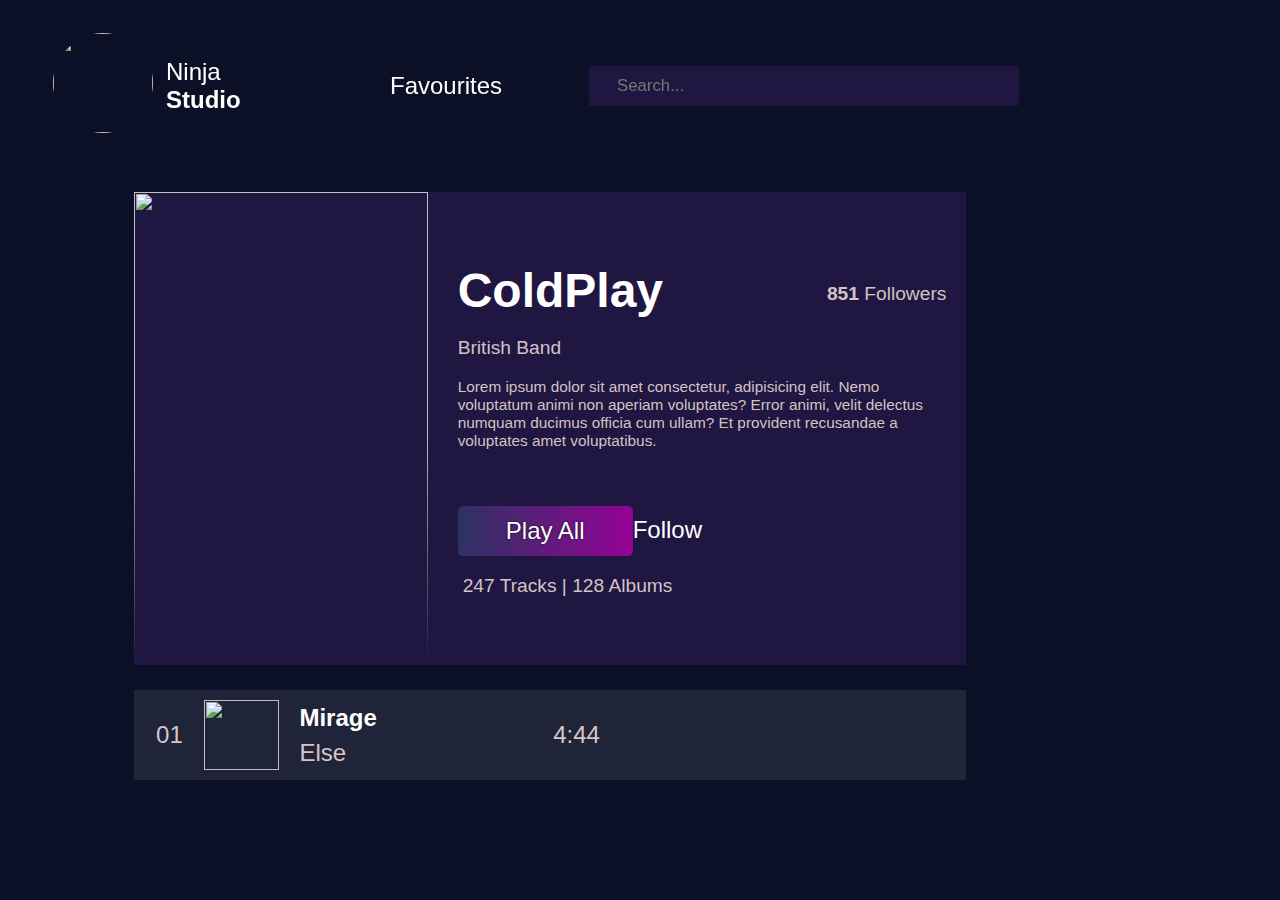
==== second.html @ 1d1affbe "add second screen" ====
<!DOCTYPE html>
<html lang="en">
<head>
    <meta charset="UTF-8">
    <meta name="viewport" content="width=device-width, initial-scale=1.0">
    <title>Petals</title>
    <link rel="stylesheet" href="https://use.fontawesome.com/releases/v5.5.0/css/all.css" integrity="sha384-B4dIYHKNBt8Bc12p+WXckhzcICo0wtJAoU8YZTY5qE0Id1GSseTk6S+L3BlXeVIU" crossorigin="anonymous">
    <link rel="stylesheet" href="style.css">
    <link rel="stylesheet" href="second.css">
</head>
<body>

    <!--NAVBAR-->


    <nav id='navbar'>

        <table >

            <tr>

                <td id='player-logo'>
                    <img src="https://www.pngfind.com/pngs/m/77-774000_band-logo-maker-custom-logos-for-any-type.png" alt="">
                </td>


                <td id='player-name'>
                    Ninja<br><b>Studio</b>
                </td>


                <td id='playlist-name'>
                    Favourites
                </td>


                <td id='search'>

                    <div id='search-bar'>
                        
                        <div id='search-icon'><a href='#search-icon'>
                            <i class="fas fa-search"></i>
                        </a></div>
                       
                        <div>
                            <input type="text" placeholder="Search...">
                        </div>
                       
                        <div id='voice-search'><a href='#voice-search'>
                                <i class="fas fa-microphone"></i>
                        </a></div>

                    </div>

                </td>


                <td id='notification'>

                    <div id='notification-icon'><a>
                        <i class="fas fa-bell"></i>
                    </a></span>

                </td>



                <td id='user-image'>
                    <img src="https://i.pinimg.com/originals/3f/3d/d9/3f3dd9219f7bb1c9617cf4f154b70383.jpg" alt="">
                </td>


            </tr>

        </table>

    </nav>

    <!--NAVBAR ENDS-->


    <main id = 'artist-screen'>

        <section class='artist-details'>

            <div class='img'>
                <img src="https://images-wixmp-ed30a86b8c4ca887773594c2.wixmp.com/f/371999be-0c6f-4f8d-9b7e-b0828890a23d/d93i6d8-8a4ce493-90c4-4853-a603-5c6df3939a4d.jpg?token=eyJ0eXAiOiJKV1QiLCJhbGciOiJIUzI1NiJ9.[base64].5RurFLGuregySGnMCg3FWb6IUM6lXDlzlbUn6jAAaps" alt="">
            </div>
            <div class='intro'>
                <div class='head'>
                <span class='name'>
                    ColdPlay
                </span>
                <span class='followers'>
                   <b>851</b> Followers</span>
                </div>
                <div class='info'>
                    <p class='type'>British Band</p>
                    <p class='info'>
                        Lorem ipsum dolor sit amet consectetur, adipisicing elit. Nemo voluptatum animi non aperiam voluptates? Error animi, velit delectus numquam ducimus 
                        officia cum ullam? Et provident recusandae a voluptates amet voluptatibus.
                    </p>
                </div>
                <div class='links'>
                   <button >Play All</button>
                   <span class='follow'><a href="#follow">Follow</a></span> 
                </div>
                <div class='tracks-info'>
                   <p>247 Tracks | 128 Albums</p>
                </div>
            </div>
        </section>

        <section class='tracks'>
            
            <div>
                
                <div class='track-no'> 01 </div>
                
                <div class='track-image'>
                    
                        <img src="https://gp1.wac.edgecastcdn.net/802892/http_public_production/artists/images/2360347/original/resize:966x600/crop:x54y0w513h385/aspect:1.0/hash:1519272110/Coldplay_620x385L-0ccf92d822.jpg?1519272110" alt="">
                    
                </div>
                
                <div class='track-info'>
                    <span style="color:white;"><b>Mirage</b></span>
                    <br>
                    <span>Else</span>
                </div>
                
                <div class='track-duration'>
                    4:44
                </div>
                
                <div class='fvrt-track'>
                        <i class='far fa-heart'></i>
                </div>  
                
                <div class='add-to-playlist'>
                    <i class='fas fa-plus'></i>
                </div>

            </div>

        </section>            




    </main>

    </body>

    </html>
---- style.css ----
body{
    background-color: #0c1027;
    font-size: 1.5em;
    font-family: sans-serif;
    color:white;
    margin:0;
    scroll-behavior: smooth;
    overflow: hidden;
    display: flex;
    flex-flow: row nowrap;
}



/*****************NAVBAR************/

#navbar{
    position: fixed;
    top:0;
}


#navbar table{
    margin: 30px 50px 50px;
}

#player-logo{
    width: 100px;
}

#player-logo img{
    width:100px;
    height:100px;
    border-radius: 50%;
}

#player-name{
    width:77px;
    padding-left: 10px;
}

#playlist-name{
    padding-left: 1.5in;
    width:10%;
}

#search-bar{
    display: flex;
    justify-content: flex-end;
    width:100%;
    height: 40px;
    align-items: center;
    
}

#search-bar div{
    box-sizing: border-box;
    height:100%;
    background-color: #1f1642;
}

#search-bar div input{
    padding: 0;
    height: 100%;
    width:4in;
    border: none;
    font-size: 0.7em;
    padding-left: 10px;
    color:grey;
    background-color:  #1f1642;
}

#search-icon{
    border-radius: 5px 0 0 3px;
    
}


#voice-search{
    border-radius: 0 5px 4px 0;
    margin-right: 50px;
}

#search-bar div a i{
    padding: 10px 4px;
    font-size: 0.8em;
    color:grey;
    margin: 0 5px;
}

#search-icon  a i{
    color:white !important;
}


#notification{
    width:50px;
}

#notification-icon{
    margin-right: 45px;
    color:white;
    font-size: 1.3em;
}

#user-image{
    width:100px;
}

#user-image img{
    border-radius: 50%;
    width:100px;
}

/*****************NAVBAR ENDS************/

/*****************CAROUSEL**************/

main{
    margin-left: 1.4in;
    width:65%;
    display: inline-block;
    height:75vh;
    overflow-y: scroll;
    margin-top: 2in;
}

main::-webkit-scrollbar{
    display: none;
}

#carousel{
    margin-top: 40px;
    display: flex;
    flex-flow:row nowrap;
    justify-content: center;
    align-items: center;
    height: 35vh;
    max-width:90% !important;
}

.carousel-image{
    height:90%;
    margin: 0px 10px;
    width:85%;
    
}

.carousel-image img{
    height:100%;
    width:100%;
    border-radius: 5px;
    
}

.carousel-image:hover {
    position: relative;
    width:110%;
    height:110%;
    border-radius: 5px;
    box-shadow: 0px 0px 30px 0.5px rgba(255, 255, 255, 0.507);
}

#img-1{
    transform: rotateY(20deg);
}

#img-3{
    transform: rotateY(-20deg);
}


/**********CAROUSEL ENDS************/

/**********LATEST RELEASE***********/

#latest-release{
    width: 90%;
    margin-top: 1.3in;
    height:auto;
    display: flex;
    flex-flow: column nowrap;
}


#release-head span{
    font-size: 1.5em;
    font-weight: bold;
}

#release-content{

    width:100%;
    height:75%;
    max-width:100% !important;
    display:flex;
    flex-flow:row wrap;
}


.release-item{

    width:40%;
    flex-grow: 1;
    height:50%;
    display: flex;
    margin: 10px 0;
    align-items: center;
}

.release-img{

    height:100%;
    width:40%;
}


.release-img img{
    height:100%;
    width:100%;
}


.release-info{

    height:40%;
    width:40%;
    margin-left: 5%;
}

.release-info span{
   font-size: 1em;
}


.release-icon{
    color: grey;
    margin-bottom: 120px;
    width:20%;
    padding-left: 15%;
    display: flex;
    flex-flow: column nowrap;
    justify-content: flex-end;
    align-items: center;
}





.release-icon div:nth-child(2n){
    font-size: 0.8em;
}

/*********LATEST RELEASES ENDS********/

/*********POPULAR ARTISTS**********/

#popular-artists{
    width:100%;
    height:auto;
    display: flex;
    flex-flow: column nowrap;
}

#artist{
    display: flex;
    flex-flow: row nowrap;
}

#artist-head{
    margin-top: 40px;
    margin-bottom: 20px;
    margin-left: 20px;
    font-size: 1.5em;
    font-weight: bold;
}

#artist div{
    width:20%;
    position: relative;
}

#artist > div::after{
    content:'';
    background-image: url('https://cdn2.iconfinder.com/data/icons/multimedia-glyph-black/2048/Play-512.png');
    background-position: center;
    background-size: 70px 70px;
    background-repeat: no-repeat;
    height:90%;
    width:90%;
    position: absolute;
    z-index: 2;
    background-color: rgba(240, 230, 140, 0.445);
    background-color: rgba(53, 52, 50, 0.383); 
    top:10px;
    left:10px;
    border-radius: 50%;
    display: none;
    
}

#artist > div:hover::after{
    display: block;
}

#artist div img{
    border-radius: 50%;
    height:90%;
    width:90%;
    margin: 10px 10px;
}

#artist div div{
    text-align: center;
    width:95%;
    font-weight: bold;
}


/*********POPULAR ARTISTS ENDS******/

/*********STATIONS**********/

#stations{
    margin-top: 100px;
    width:100%;
    height:25vh;
    margin-bottom: 20px;
    overflow: visible;
    
}

#stations-list{
    width: 100%;
    height:100%;
    display: flex;
    flex-flow: row nowrap;
    align-items: center;
    /* border: 2px solid cyan; */
}

#stations-list div{
    width: 100%;
    height:100%; 
    display:flex;
    justify-content: center;
    align-items: center;
    background-color: #1f1642;
    border-radius: 10px;
    position: relative;

}


#stations-list div img{
    width: 80%;
    height:80%;
    border-radius: 50%;
    opacity: 0.6;
}

#stations-list div span{
   position: absolute;
   font-weight: bold;
   text-shadow: 0px 0px 2px black;
}

#main-img img{
    height:100%;
    width:100%;
    border-radius: 10px !important;
    opacity: 1 !important;
    box-shadow: 0px 0px 20px 0.5px violet;
}


/*********STATIONS ENDS******/


/*********OCCASSION**********/

#occasion{
    display: flex;
    flex-flow: row nowrap;
    justify-content: center;
    align-items: center;
    width:100%;
    height:30vh;
}

#occasion div{
    width:70%;
    height:80%;
    margin: 0 30px;
    display: flex;
    flex-flow: row nowrap;
    justify-content: center;
    align-items: center;
    overflow: hidden;
    position: relative;
}

#occasion div::after{
    content:"";
    height:100%;
    width:100%;
    z-index: 2;
    position: absolute;
}

#party::after{
    background: radial-gradient(rgba(255, 255, 255, 0.5) 10%, rgba(158, 160, 40, 0.5));
}

#electronics::after{
    background: radial-gradient(rgba(255, 255, 255, 0.5) 10%, rgba(2, 5, 15, 0.5));
}

#road-trip::after{
    background: radial-gradient(rgba(255, 255, 255, 0.5) 10%, rgba(165, 42, 42, 0.5));
}


#occasion div:nth-child(2n+1){
    margin: 0;

}

#occasion div img{
    height:100%;
    width:100%;
    transition: height 0.5s, width 0.5s;
}

#occasion div:hover img{
    height:130%;
    width:130%;
  
}

#occasion div span{
    font-size: 1.5em;
    font-weight: bold;
    position: absolute;
    text-shadow: 0px 0px 2px black;
    z-index: 3;
}

/*********OCCASION ENDS*******/

/**********LATEST RELEASES******/


.latest-item{
    display: flex;
    flex-direction: row nowrap;
    justify-content: space-between;
    align-items: center;
    line-height: 1em;

}

.latest-item div{
   height:70%;
   width:18%;
}

.latest-item div img{
    height:100%;
    width:100%;
    border-radius: 3px;
}

.latest-item div span{
    font-size: 0.6em;
    color:grey;
}

.latest-item div span b{
    font-size: 1.2rem;
    color:white;
    
}


/**********PLAYLIST*************/

#playlist{
    /* border: 2px solid black; */
    width:20%;
    margin-left: 30px;
    display: inline-block;
    vertical-align: top;
    box-sizing: border-box;
    
}

#queue{
    width:100%;
    display: flex;
    flex-flow:row nowrap;
    justify-content: space-around;
    margin-top: 2in;
    margin-bottom: 50px;
}

#queue #heading{
    color:white;
    font-size: 1.5em;
    font-weight: bolder;
}

#queue #dropdown{
    color:cyan;
    padding-top: 12px;
    width:60% !important;
    margin: 0px;
    text-align: right;
    font-size: 1em;
    font-weight: lighter;
    position: relative;

}

#queue #dropdown-icon{
    color:cyan;
    padding-top: 10px;
    padding-left: 20px;
    
}

#queue #dropdown-icon span i{
    font-size:0.4em;
} 

#dropdown-menu{
    height:auto;
    width:120%;
    background-color: rgb(236, 234, 234);
    position: absolute;
    display: flex;
    flex-flow: column nowrap;
    justify-content: center;
    align-items: center;
    top:50px;
    right: -40px;
    display: none;
}

#dropdown-menu div{
    padding-left: 10px;
    margin-top: 10px;
    height:50px;
    color: black;
    width:70%;
    display: flex;
    margin-top: 20px;
}

#break{
    height:0 !important;
    width:90% !important;
    padding:0 !important;
    margin: 0 !important;
    border: 1px solid rgb(155, 148, 148);
}

#queue #dropdown:hover #dropdown-menu{
    display: flex;
}


#playlist-content{
    height:75vh;
    overflow-y: scroll;
}

#playlist-content::-webkit-scrollbar{
    display: none;
}


#playlist-content table{
    width:100%;
    margin-left: 20px;
    font-size: 0.8em;
    color:grey;
}

#playlist-content table tr td{
    padding-bottom:25px;
}

#cover-no{
    width:10px;
}

 #cover-img{
    width:120px !important;
    padding-left: 10px;
}

#cover-img img{
    height:70px;
    vertical-align: middle;
    border-radius: 4px;
    box-shadow: 0px 0px 20px 4px rgba(255, 255, 255, 0.13);
}

#cover-name{
    padding-left: 15px;
}
 #cover-name span{
     color:white;
     font-size: 1.2em;
     font-weight: bold;
 }

 #cover-icon span{
    font-size: 1.2em;
}
















/*********PLAYLIST ENDS**********/

/**********PLAYER***************/

#player{
    border: 2px solid black;
    height:12vh;
    width: 100%;
    position: fixed;
    bottom:0;
    display: flex;
    flex-flow: row nowrap;
    justify-content: center;
}


#dashboard{
    height:80%;
    border: 2px solid black;
    width: 80%;
    align-self: center;
}

#dashboard table{
    height: 100%;
    width: 100%;
    table-layout: fixed;
   
}


#dashboard table tr{
    height: 100%;
    width:100%;
}



#dashboard-image{
    padding:0;
    width:80px;
    height: 80px;
}

#dashboard-image img{
    height:100%;
    vertical-align: top;
}
---- second.css ----
.artist-details{
    background-color: #1f1642;
    display: flex;
    flex-flow: row nowrap;
    align-items: center;
    justify-content: center;
    height:70%;
    width:auto;
    margin-bottom: 10px;
}

.artist-details .img{
    height:100%;
    width:60%;
    margin-right: 10px;
    position: relative;
}

.artist-details .img::after{
    content: "";
    height:100%;
    width:100%;
    background-image: linear-gradient( rgba(255, 255, 255, 0) 50%, #1f1642 100%);
    z-index: 2;
    position: absolute;
    left: 0;
}


.artist-details .img img{
    height:100%;
    width:100%;
}


.artist-details .intro{
    height:70%;
    width:100%;
}

.intro{
    display: flex;
    flex-flow: column nowrap;
    margin: 0px 20px;
    color:rgb(211, 195, 195);
}

.intro .head{
    display: flex;
    flex-flow: row nowrap;
    justify-content: space-between;
}

.intro .head .name{
    color: white;
    font-size: 2em;
    font-weight: bold;
}
.intro .head .followers{
    font-size: 0.8em;
    padding-top: 20px;
}


.intro .info{
    font-size: 0.8em;
}


.intro .links{
    width:50%;
    margin-top: 40px;
    display: flex;
    flex-flow: row nowrap;
    justify-content: space-between;
}

.intro .links button{
    height:auto;
    min-height: 50px;
    width:2.3in;
    font-size: 1em;
    border: none;
    color: white;
    border-radius: 5px;
    cursor: pointer;
    text-shadow: 0px 0px 2px black;
    outline: none;
    background-image: linear-gradient(90deg ,#2c3362, rgb(149, 2, 149));
}

.intro .links .follow{
    margin-top: 10px;
}

.intro .links .follow a{
    text-decoration: none;
    color:white;
}

.intro .tracks-info{
    font-size: 0.8em;
    padding-left: 5px;
}

.tracks{
    width:auto;
}

.tracks > div{
    display: flex;
    flex-flow: row nowrap;
    border-top: 15px solid #0c1027;
    background-color: #1f2438;
    padding:10px;
}

.tracks div div{
    display: flex;
    flex-flow: row nowrap;
    justify-content: center;
    align-items: center;
    color: rgb(218, 197, 197)
}

.track-no{
    width:50px;
    padding-right: 10px;
    min-width: 30px;
}

.track-image {
    height:70px;
    width:75px;
    min-width: 70px;
}

.track-image img{
    height:100%;
    width: 100%;
}

.track-info{
    display: inline-block !important;
    line-height: 35px;
    padding-left: 20px;
}

.track-duration{
    flex-grow: 1;
    min-width: 80px;
}

.fvrt-track{
    width:80px;
}

.add-to-playlist{
    width:80px;
    margin-right: 20px;
}
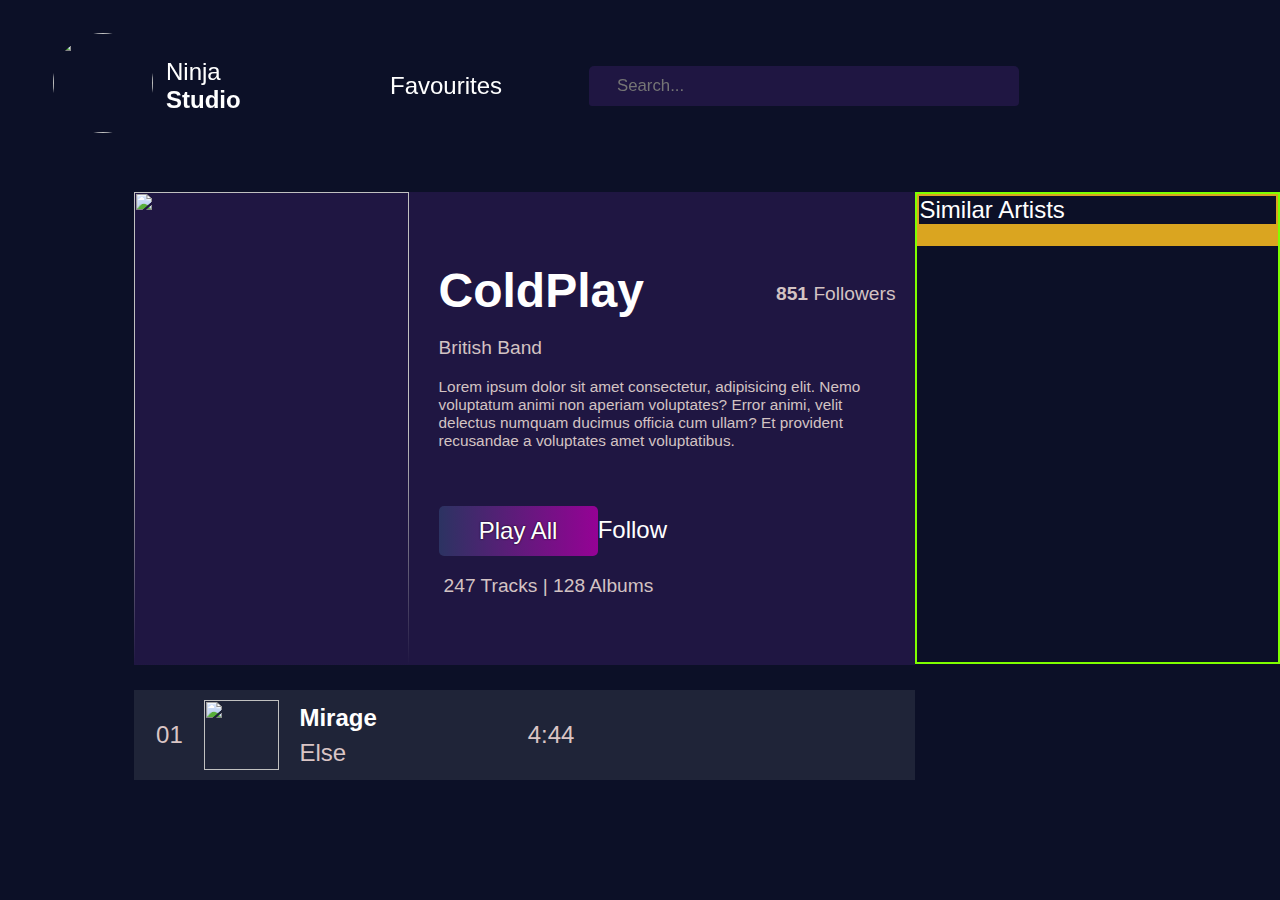
==== commit 0f9fbe7d: "modify index.css" ====
--- a/second.html
+++ b/second.html
@@ -143,12 +143,25 @@
 
             </div>
 
-        </section>            
+        </section>    
+        
+    </main>
+
+    <aside id='similar-artists'>
+
+        <div id='similar-artists-head'>
+            Similar Artists
+        </div>
+
+        <div id='similar-artists-content'>
+            <div></div>
+            <div></div>
+            <div></div>
+            <div></div>
+        </div>
 
 
-
-
-    </main>
+    </aside>
 
     </body>
 
--- a/style.css
+++ b/style.css
@@ -11,14 +11,13 @@
 }
 
 
-
 /*****************NAVBAR************/
+
 
 #navbar{
     position: fixed;
     top:0;
 }
-
 
 #navbar table{
     margin: 30px 50px 50px;
@@ -75,7 +74,6 @@
     
 }
 
-
 #voice-search{
     border-radius: 0 5px 4px 0;
     margin-right: 50px;
@@ -92,7 +90,6 @@
     color:white !important;
 }
 
-
 #notification{
     width:50px;
 }
@@ -112,9 +109,12 @@
     width:100px;
 }
 
+
 /*****************NAVBAR ENDS************/
 
+
 /*****************CAROUSEL**************/
+
 
 main{
     margin-left: 1.4in;
@@ -136,14 +136,11 @@
     justify-content: center;
     align-items: center;
     height: 35vh;
-    max-width:90% !important;
 }
 
 .carousel-image{
     height:90%;
-    margin: 0px 10px;
     width:85%;
-    
 }
 
 .carousel-image img{
@@ -163,29 +160,33 @@
 
 #img-1{
     transform: rotateY(20deg);
+    margin-right: 10px;
 }
 
 #img-3{
+    margin-left: 10px;
     transform: rotateY(-20deg);
 }
 
 
 /**********CAROUSEL ENDS************/
 
+
 /**********LATEST RELEASE***********/
+
 
 #latest-release{
     width: 90%;
-    margin-top: 1.3in;
+    margin-top: 1in;
     height:auto;
     display: flex;
     flex-flow: column nowrap;
 }
 
-
-#release-head span{
+ .heading{
     font-size: 1.5em;
     font-weight: bold;
+    margin-left: -4px !important;
 }
 
 #release-content{
@@ -197,7 +198,6 @@
     flex-flow:row wrap;
 }
 
-
 .release-item{
 
     width:40%;
@@ -214,12 +214,10 @@
     width:40%;
 }
 
-
 .release-img img{
     height:100%;
     width:100%;
 }
-
 
 .release-info{
 
@@ -231,7 +229,6 @@
 .release-info span{
    font-size: 1em;
 }
-
 
 .release-icon{
     color: grey;
@@ -244,16 +241,14 @@
     align-items: center;
 }
 
-
-
-
-
 .release-icon div:nth-child(2n){
     font-size: 0.8em;
 }
 
+
 /*********LATEST RELEASES ENDS********/
 
+
 /*********POPULAR ARTISTS**********/
 
 #popular-artists{
@@ -263,29 +258,27 @@
     flex-flow: column nowrap;
 }
 
-#artist{
+#popular-artists-content{
     display: flex;
     flex-flow: row nowrap;
 }
 
-#artist-head{
+.heading {
     margin-top: 40px;
     margin-bottom: 20px;
     margin-left: 20px;
-    font-size: 1.5em;
-    font-weight: bold;
-}
-
-#artist div{
+}
+
+#popular-artists-content div{
     width:20%;
     position: relative;
 }
 
-#artist > div::after{
+#popular-artists-content > div::after{
     content:'';
     background-image: url('https://cdn2.iconfinder.com/data/icons/multimedia-glyph-black/2048/Play-512.png');
     background-position: center;
-    background-size: 70px 70px;
+    background-size: 50% 40%;
     background-repeat: no-repeat;
     height:90%;
     width:90%;
@@ -300,25 +293,28 @@
     
 }
 
-#artist > div:hover::after{
+#popular-artists-content > div:hover::after{
     display: block;
 }
 
-#artist div img{
+#popular-artists-content div img{
     border-radius: 50%;
     height:90%;
     width:90%;
     margin: 10px 10px;
 }
 
-#artist div div{
+#popular-artists-content div div{
     text-align: center;
     width:95%;
     font-weight: bold;
 }
 
 
+
 /*********POPULAR ARTISTS ENDS******/
+
+
 
 /*********STATIONS**********/
 
@@ -337,7 +333,7 @@
     display: flex;
     flex-flow: row nowrap;
     align-items: center;
-    /* border: 2px solid cyan; */
+   
 }
 
 #stations-list div{
@@ -378,7 +374,9 @@
 /*********STATIONS ENDS******/
 
 
+
 /*********OCCASSION**********/
+
 
 #occasion{
     display: flex;
@@ -420,7 +418,6 @@
 #road-trip::after{
     background: radial-gradient(rgba(255, 255, 255, 0.5) 10%, rgba(165, 42, 42, 0.5));
 }
-
 
 #occasion div:nth-child(2n+1){
     margin: 0;
@@ -447,12 +444,14 @@
     z-index: 3;
 }
 
+
 /*********OCCASION ENDS*******/
 
+
 /**********LATEST RELEASES******/
 
 
-.latest-item{
+.latest-by-language{
     display: flex;
     flex-direction: row nowrap;
     justify-content: space-between;
@@ -461,23 +460,23 @@
 
 }
 
-.latest-item div{
+.latest-by-language div{
    height:70%;
    width:18%;
 }
 
-.latest-item div img{
+.latest-by-language div img{
     height:100%;
     width:100%;
     border-radius: 3px;
 }
 
-.latest-item div span{
+.latest-by-language div span{
     font-size: 0.6em;
     color:grey;
 }
 
-.latest-item div span b{
+.latest-by-language div span b{
     font-size: 1.2rem;
     color:white;
     
@@ -487,7 +486,7 @@
 /**********PLAYLIST*************/
 
 #playlist{
-    /* border: 2px solid black; */
+
     width:20%;
     margin-left: 30px;
     display: inline-block;
@@ -505,8 +504,10 @@
     margin-bottom: 50px;
 }
 
-#queue #heading{
+#queue .heading{
     color:white;
+    margin-top: 2.5px;
+    margin-left: 2px;
     font-size: 1.5em;
     font-weight: bolder;
 }
@@ -592,53 +593,64 @@
     padding-bottom:25px;
 }
 
-#cover-no{
+.cover-no{
     width:10px;
 }
 
- #cover-img{
+.cover-img{
     width:120px !important;
-    padding-left: 10px;
-}
-
-#cover-img img{
+    padding-left: 20px;
+    position: relative;
+}
+
+.cover-img::after{
+    content:"";
+    background-image: url('https://cdn2.iconfinder.com/data/icons/multimedia-glyph-black/2048/Play-512.png');
+    background-position: center;
+    background-repeat: no-repeat;
+    background-size: 30px 30px;
+    height:70px;
+    width:70px;
+    margin-left: 20px;
+    background-color: rgba(95, 98, 91, 0.452);
+    z-index: 2;
+    position: absolute;
+    left: 0;
+    display: none;
+}
+
+.cover-img:hover::after{
+    display: inline-block;
+}
+
+
+.cover-img img{
     height:70px;
     vertical-align: middle;
     border-radius: 4px;
     box-shadow: 0px 0px 20px 4px rgba(255, 255, 255, 0.13);
 }
 
-#cover-name{
+.cover-name{
     padding-left: 15px;
 }
- #cover-name span{
+
+.cover-name span{
      color:white;
      font-size: 1.2em;
      font-weight: bold;
  }
 
- #cover-icon span{
+ .cover-icon span{
     font-size: 1.2em;
 }
 
 
-
-
-
-
-
-
-
-
-
-
-
-
-
-
 /*********PLAYLIST ENDS**********/
 
-/**********PLAYER***************/
+
+
+/* *********PLAYER**************
 
 #player{
     border: 2px solid black;
@@ -651,7 +663,6 @@
     justify-content: center;
 }
 
-
 #dashboard{
     height:80%;
     border: 2px solid black;
@@ -666,13 +677,10 @@
    
 }
 
-
 #dashboard table tr{
     height: 100%;
     width:100%;
 }
-
-
 
 #dashboard-image{
     padding:0;
@@ -683,5 +691,5 @@
 #dashboard-image img{
     height:100%;
     vertical-align: top;
-}
-
+} */
+
--- a/second.css
+++ b/second.css
@@ -161,4 +161,18 @@
     margin-right: 20px;
 }
 
+/**********SIMILAR ARTISTS**********/
 
+#similar-artists{
+    margin-top: 2in;
+    height:52vh;
+    width:30%;
+    display: inline-block;
+    vertical-align: top;
+    border: 2px solid chartreuse;
+}
+
+#similar-artists div{
+    border: 2px solid goldenrod;
+}
+#similar-artists 
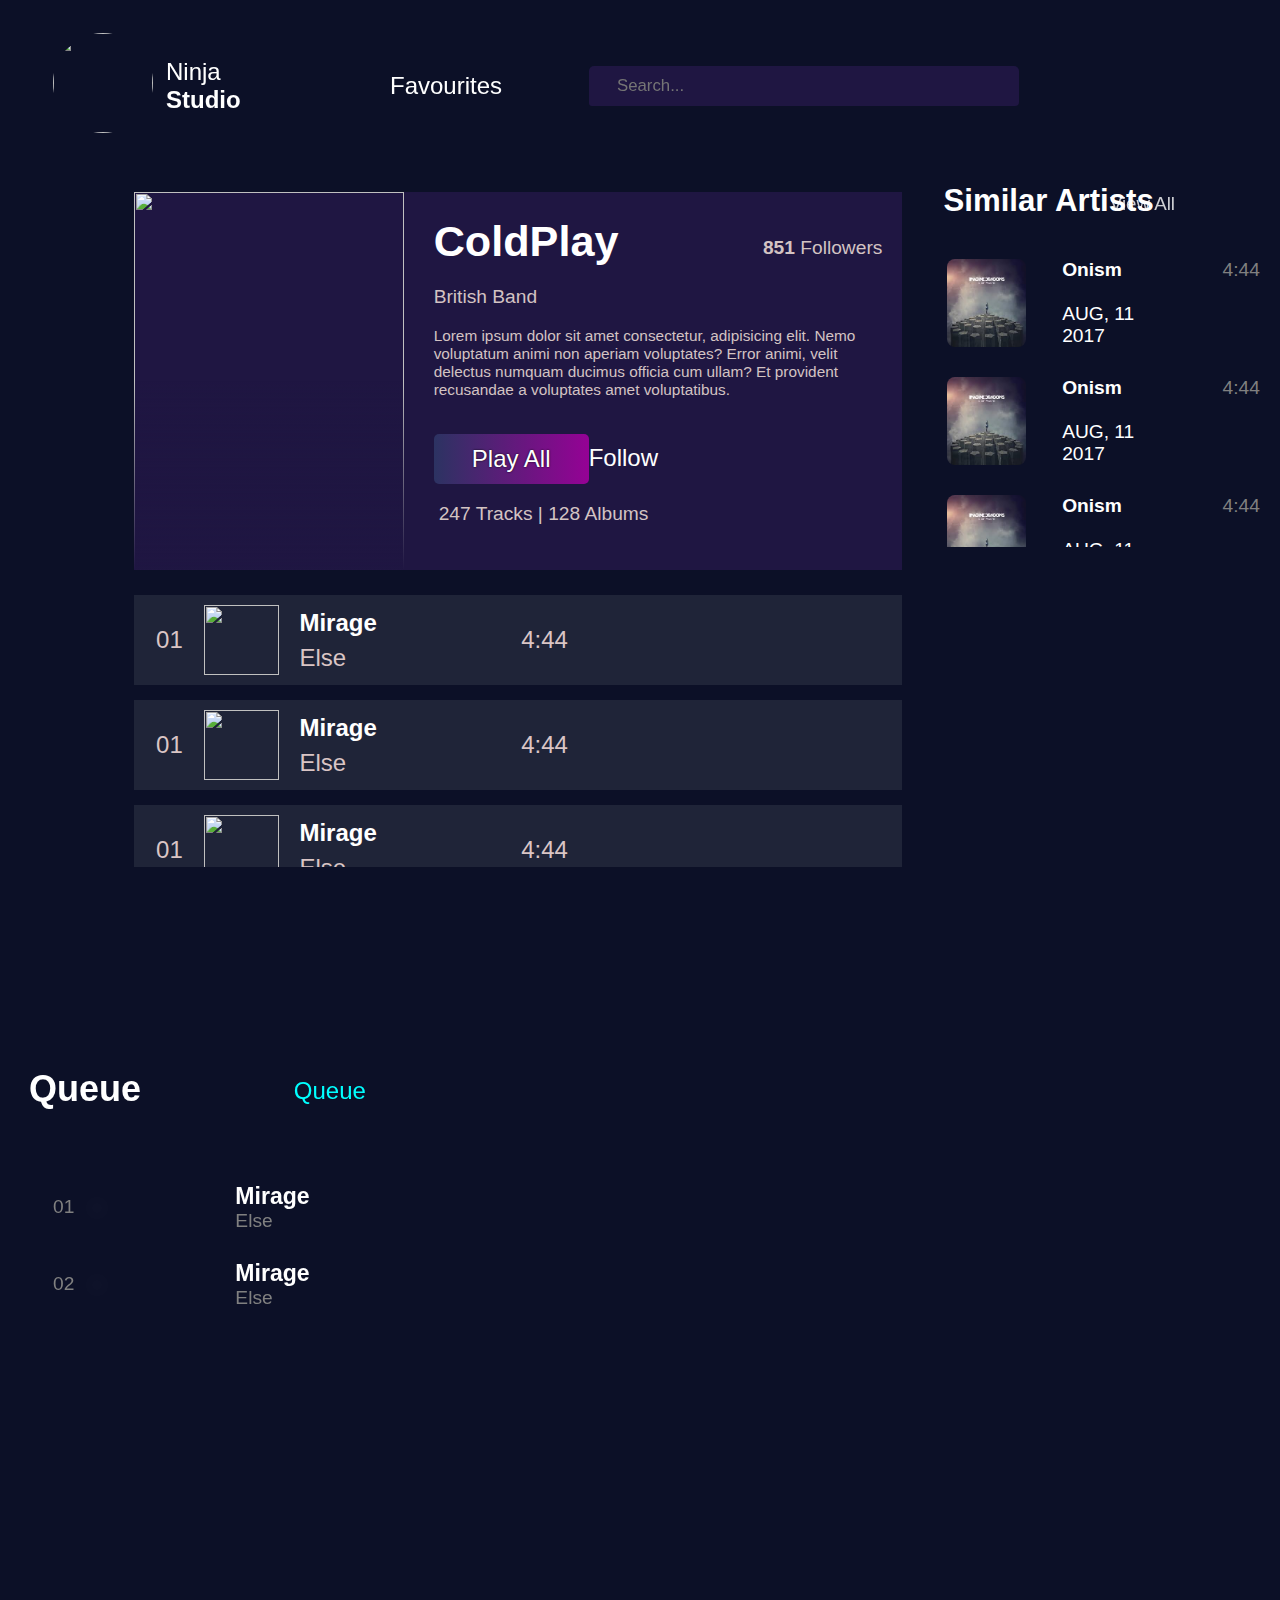
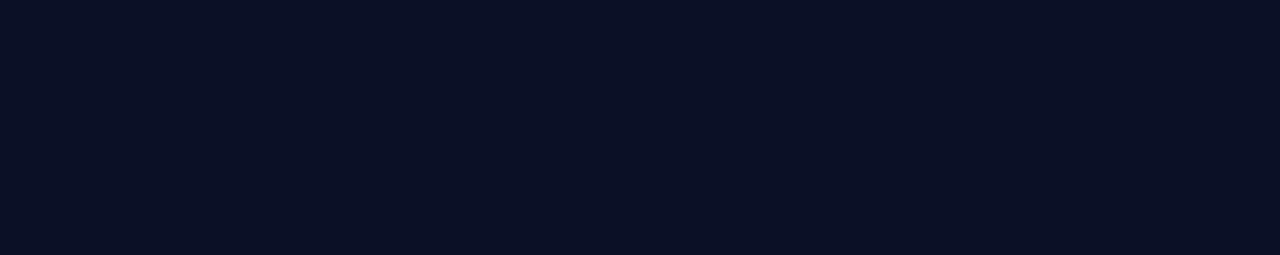
==== commit eb95c02c: "create similar artits" ====
--- a/second.html
+++ b/second.html
@@ -83,7 +83,7 @@
 
         <section class='artist-details'>
 
-            <div class='img'>
+            <div class='artist-img'>
                 <img src="https://images-wixmp-ed30a86b8c4ca887773594c2.wixmp.com/f/371999be-0c6f-4f8d-9b7e-b0828890a23d/d93i6d8-8a4ce493-90c4-4853-a603-5c6df3939a4d.jpg?token=eyJ0eXAiOiJKV1QiLCJhbGciOiJIUzI1NiJ9.[base64].5RurFLGuregySGnMCg3FWb6IUM6lXDlzlbUn6jAAaps" alt="">
             </div>
             <div class='intro'>
@@ -143,26 +143,182 @@
 
             </div>
 
+            <div>
+                
+                <div class='track-no'> 01 </div>
+                
+                <div class='track-image'>
+                    
+                        <img src="https://gp1.wac.edgecastcdn.net/802892/http_public_production/artists/images/2360347/original/resize:966x600/crop:x54y0w513h385/aspect:1.0/hash:1519272110/Coldplay_620x385L-0ccf92d822.jpg?1519272110" alt="">
+                    
+                </div>
+                
+                <div class='track-info'>
+                    <span style="color:white;"><b>Mirage</b></span>
+                    <br>
+                    <span>Else</span>
+                </div>
+                
+                <div class='track-duration'>
+                    4:44
+                </div>
+                
+                <div class='fvrt-track'>
+                        <i class='far fa-heart'></i>
+                </div>  
+                
+                <div class='add-to-playlist'>
+                    <i class='fas fa-plus'></i>
+                </div>
+
+            </div>
+
+            <div>
+                
+                <div class='track-no'> 01 </div>
+                
+                <div class='track-image'>
+                    
+                        <img src="https://gp1.wac.edgecastcdn.net/802892/http_public_production/artists/images/2360347/original/resize:966x600/crop:x54y0w513h385/aspect:1.0/hash:1519272110/Coldplay_620x385L-0ccf92d822.jpg?1519272110" alt="">
+                    
+                </div>
+                
+                <div class='track-info'>
+                    <span style="color:white;"><b>Mirage</b></span>
+                    <br>
+                    <span>Else</span>
+                </div>
+                
+                <div class='track-duration'>
+                    4:44
+                </div>
+                
+                <div class='fvrt-track'>
+                        <i class='far fa-heart'></i>
+                </div>  
+                
+                <div class='add-to-playlist'>
+                    <i class='fas fa-plus'></i>
+                </div>
+
+            </div>
+
+            
+            
+
         </section>    
         
     </main>
 
     <aside id='similar-artists'>
-
-        <div id='similar-artists-head'>
-            Similar Artists
+        
+        <div class ='heading'>
+            <span>Similar Artists</span>
+            <span id='view-all'>View All</span>
         </div>
 
         <div id='similar-artists-content'>
-            <div></div>
-            <div></div>
-            <div></div>
-            <div></div>
+            <div class='similar-artists-item'>
+                    <div class='similar-artists-img'><img src="[data-uri]" alt=""></div>
+                    <div class='similar-artists-info'>
+                        <span><b>Onism</b><br><br>AUG, 11 2017</span>
+                    </div>
+                    <div class='similar-artists-icon'>
+                        <div><i class="fas fa-ellipsis-h"></i></div>
+                        <div> 4:44</div>
+                    </div>
+            </div>
+            <div class='similar-artists-item'>
+                <div class='similar-artists-img'><img src="[data-uri]" alt=""></div>
+                <div class='similar-artists-info'>
+                    <span><b>Onism</b><br><br>AUG, 11 2017</span>
+                </div>
+                <div class='similar-artists-icon'>
+                    <div><i class="fas fa-ellipsis-h"></i></div>
+                    <div> 4:44</div>
+                </div>
+            </div>  
+            <div class='similar-artists-item'>
+                <div class='similar-artists-img'><img src="[data-uri]" alt=""></div>
+                <div class='similar-artists-info'>
+                    <span><b>Onism</b><br><br>AUG, 11 2017</span>
+                </div>
+                <div class='similar-artists-icon'>
+                    <div><i class="fas fa-ellipsis-h"></i></div>
+                    <div> 4:44</div>
+                </div>
+            </div>
+            <div class='similar-artists-item'>
+                <div class='similar-artists-img'><img src="[data-uri]" alt=""></div>
+                <div class='similar-artists-info'>
+                    <span><b>Onism</b><br><br>AUG, 11 2017</span>
+                </div>
+                <div class='similar-artists-icon'>
+                    <div><i class="fas fa-ellipsis-h"></i></div>
+                    <div> 4:44</div>
+                </div>
+            </div> 
         </div>
-
-
     </aside>
 
-    </body>
-
-    </html>+    <aside id='playlist'>
+
+        <header id='queue'>
+
+            <div class='heading'>Queue</div>
+                
+            <div id='dropdown'>Queue
+                <div id='dropdown-menu'>
+                    <div>Playlists</div>
+                    <div id='break'></div>
+                    <div>Favourite Songs</div>
+                </div>
+            </div>
+                
+            <div id='dropdown-icon'><span><i class="fas fa-chevron-down"></i></span></div>
+            
+        </header>
+        
+        
+        <div id='playlist-content'>
+        
+            <table>
+                <tbody>
+                    <tr>
+                        <td class='cover-no'>01</td>
+                        <td class='cover-img'><img src="https://encrypted-tbn0.gstatic.com/images?q=tbn%3AANd9GcRWpcpsohrq7So7z_sXu7hcmSkzHHdGLYr3E2Xp6qHy7KFazWwz&usqp=CAU" alt=""></td>
+                        <td class='cover-name'>
+                            <span>Mirage</span> 
+                            <br>
+                            Else
+                        </td>
+                    
+                        <td class='cover-icon'>
+                            <span><i class="far fa-heart"></i></span>
+                        </td>
+                    </tr>
+                    <tr>
+                        <td class='cover-no'>02</td>
+                        <td class='cover-img'><img src="https://onismusic.com/wp-content/uploads/2019/05/ONISM010-1024x1024.jpg" alt=""></td>
+                        <td class='cover-name'>
+                            <span>Mirage</span> 
+                            <br>
+                            Else
+                        </td>
+                    
+                        <td class='cover-icon'>
+                            <span><i class="far fa-heart"></i></span>
+                        </td>
+                    </tr>
+                    
+                </tbody>
+            </table>
+       
+        </div>
+
+    </aside>
+   
+
+</body>
+
+</html>--- a/style.css
+++ b/style.css
@@ -6,8 +6,6 @@
     margin:0;
     scroll-behavior: smooth;
     overflow: hidden;
-    display: flex;
-    flex-flow: row nowrap;
 }
 
 
@@ -546,6 +544,7 @@
     align-items: center;
     top:50px;
     right: -40px;
+    z-index: 2;
     display: none;
 }
 
@@ -613,7 +612,7 @@
     width:70px;
     margin-left: 20px;
     background-color: rgba(95, 98, 91, 0.452);
-    z-index: 2;
+    z-index: 1;
     position: absolute;
     left: 0;
     display: none;
--- a/second.css
+++ b/second.css
@@ -1,3 +1,12 @@
+/* body{
+    overflow:visible;
+} */
+
+#artist-screen{
+    width:60%;
+    margin-right: 3%;
+}
+
 
 .artist-details{
     background-color: #1f1642;
@@ -5,19 +14,19 @@
     flex-flow: row nowrap;
     align-items: center;
     justify-content: center;
-    height:70%;
+    height:56%;
     width:auto;
     margin-bottom: 10px;
 }
 
-.artist-details .img{
-    height:100%;
+.artist-details .artist-img{
+    height:100% !important;
     width:60%;
     margin-right: 10px;
     position: relative;
 }
 
-.artist-details .img::after{
+.artist-details .artist-img::after{
     content: "";
     height:100%;
     width:100%;
@@ -28,14 +37,16 @@
 }
 
 
-.artist-details .img img{
+.artist-details .artist-img img{
     height:100%;
     width:100%;
 }
 
 
 .artist-details .intro{
-    height:70%;
+    display: flex;
+    justify-content: center;
+    height:100%;
     width:100%;
 }
 
@@ -54,7 +65,7 @@
 
 .intro .head .name{
     color: white;
-    font-size: 2em;
+    font-size: 1.8em;
     font-weight: bold;
 }
 .intro .head .followers{
@@ -70,7 +81,7 @@
 
 .intro .links{
     width:50%;
-    margin-top: 40px;
+    margin-top: 20px;
     display: flex;
     flex-flow: row nowrap;
     justify-content: space-between;
@@ -164,15 +175,255 @@
 /**********SIMILAR ARTISTS**********/
 
 #similar-artists{
-    margin-top: 2in;
-    height:52vh;
-    width:30%;
+    width: 25%;
+    margin-top: 1.8in;
     display: inline-block;
     vertical-align: top;
-    border: 2px solid chartreuse;
-}
-
-#similar-artists div{
-    border: 2px solid goldenrod;
-}
-#similar-artists 
+}
+
+#similar-artists .heading{
+    margin: 10px;
+    font-size: 1.3em;
+    font-weight: bold;
+}
+
+#view-all{
+    font-size: 0.6em;
+    font-weight: lighter;
+    position: absolute;
+    right:105px;
+    margin-top: 10px;
+    opacity: 0.8;
+}
+
+#similar-artists-content{
+    overflow-y: scroll;
+    height:32vh;
+    width:100%;
+    max-width:100% !important;
+    margin-top: 30px;
+    display:flex;
+    padding:0;
+    padding-top: 10px;
+    flex-flow:column nowrap;
+}
+
+#similar-artists-content::-webkit-scrollbar{
+    display: none;
+}
+
+.similar-artists-item{
+    width:100%;
+    flex-grow: 1;
+    height:40%;
+    display: flex;
+    margin-bottom: 30px;
+    flex-flow: row nowrap;
+}
+
+.similar-artists-img{
+    height:100%;
+    width:30%;
+    border-radius: 5px;
+    margin-right: 20px;
+}
+
+.similar-artists-img img{
+    border-radius: 8px;
+    height:100%;
+    width:100%;
+}
+
+.similar-artists-info{
+    height:100%;
+    display: flex;
+    flex-flow: column nowrap;
+    justify-content: center;
+    width:40%;
+    margin-left: 5%;
+}
+
+.similar-artists-info span{
+   font-size: 0.8em;
+}
+
+.similar-artists-icon{
+    color: grey;
+    width:20%;
+    padding-left: 15%;
+    display: flex;
+    flex-flow: column nowrap;
+    justify-content: flex-start;
+    align-items: center;
+}
+
+.similar-artists-icon div:nth-child(2n){
+    font-size: 0.8em;
+}
+
+
+/*********SIMILAR ARTISTS ENDS********/
+
+
+/**********PLAYLIST*************/
+
+#playlist{
+    width:30%;
+    margin-left: 30px;
+    display: inline-block;
+    vertical-align: top;
+    position: relative;
+    right:0;
+    box-sizing: border-box;
+    
+}
+
+#queue{
+    width:95%;
+    display: flex;
+    flex-flow:row nowrap;
+    justify-content: space-around;
+    margin-top: 2in;
+    margin-bottom: 50px;
+}
+
+#queue .heading{
+    color:white;
+    margin-top: 2.5px;
+    margin-left: 2px;
+    font-size: 1.5em;
+    font-weight: bolder;
+}
+
+#queue #dropdown{
+    color:cyan;
+    padding-top: 12px;
+    width:60% !important;
+    margin: 0px;
+    text-align: right;
+    font-size: 1em;
+    font-weight: lighter;
+    position: relative;
+
+}
+
+#queue #dropdown-icon{
+    color:cyan;
+    padding-top: 10px;
+    padding-left: 20px;
+    
+}
+
+#queue #dropdown-icon span i{
+    font-size:0.4em;
+} 
+
+#dropdown-menu{
+    height:auto;
+    width:120%;
+    background-color: rgb(236, 234, 234);
+    position: absolute;
+    display: flex;
+    flex-flow: column nowrap;
+    justify-content: center;
+    align-items: center;
+    top:50px;
+    right: -40px;
+    display: none;
+}
+
+#dropdown-menu div{
+    padding-left: 10px;
+    margin-top: 10px;
+    height:50px;
+    color: black;
+    width:70%;
+    display: flex;
+    margin-top: 20px;
+}
+
+#break{
+    height:0 !important;
+    width:90% !important;
+    padding:0 !important;
+    margin: 0 !important;
+    border: 1px solid rgb(155, 148, 148);
+}
+
+#queue #dropdown:hover #dropdown-menu{
+    display: flex;
+}
+
+
+#playlist-content{
+    height:75vh;
+    overflow-y: scroll;
+}
+
+#playlist-content::-webkit-scrollbar{
+    display: none;
+}
+
+
+#playlist-content table{
+    width:100%;
+    margin-left: 20px;
+    font-size: 0.8em;
+    color:grey;
+}
+
+#playlist-content table tr td{
+    padding-bottom:25px;
+}
+
+.cover-no{
+    width:10px;
+}
+
+.cover-img{
+    width:120px !important;
+    padding-left: 20px;
+    position: relative;
+}
+
+.cover-img::after{
+    content:"";
+    background-image: url('https://cdn2.iconfinder.com/data/icons/multimedia-glyph-black/2048/Play-512.png');
+    background-position: center;
+    background-repeat: no-repeat;
+    background-size: 30px 30px;
+    height:70px;
+    width:70px;
+    margin-left: 20px;
+    background-color: rgba(95, 98, 91, 0.452);
+    z-index: 2;
+    position: absolute;
+    left: 0;
+    display: none;
+}
+
+.cover-img:hover::after{
+    display: inline-block;
+}
+
+
+.cover-img img{
+    height:70px;
+    vertical-align: middle;
+    border-radius: 4px;
+    box-shadow: 0px 0px 20px 4px rgba(255, 255, 255, 0.13);
+}
+
+.cover-name{
+    padding-left: 15px;
+}
+
+.cover-name span{
+     color:white;
+     font-size: 1.2em;
+     font-weight: bold;
+ }
+
+ .cover-icon span{
+    font-size: 1.2em;
+}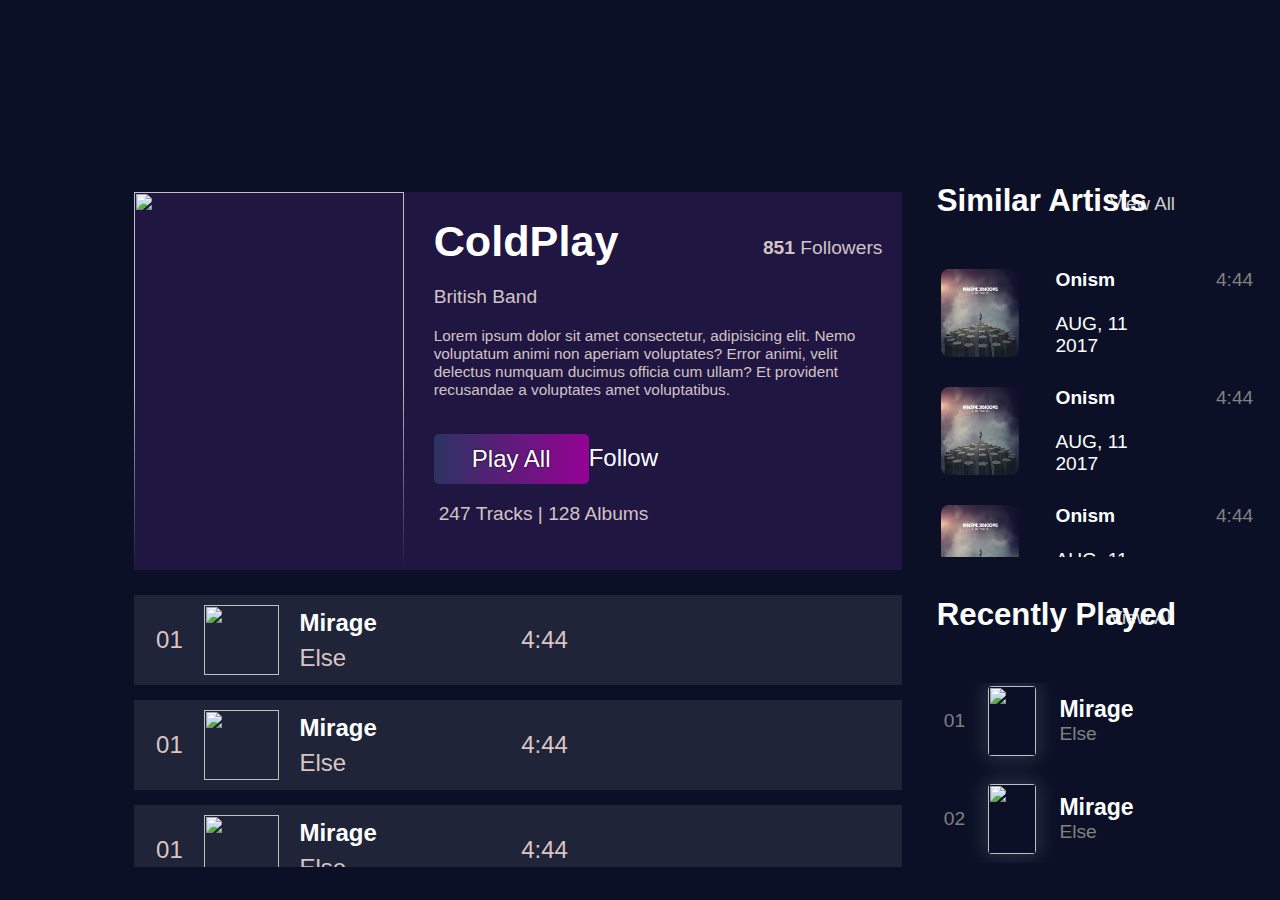
==== commit 11880e8b: "complete second screen" ====
--- a/second.html
+++ b/second.html
@@ -10,75 +10,6 @@
 </head>
 <body>
 
-    <!--NAVBAR-->
-
-
-    <nav id='navbar'>
-
-        <table >
-
-            <tr>
-
-                <td id='player-logo'>
-                    <img src="https://www.pngfind.com/pngs/m/77-774000_band-logo-maker-custom-logos-for-any-type.png" alt="">
-                </td>
-
-
-                <td id='player-name'>
-                    Ninja<br><b>Studio</b>
-                </td>
-
-
-                <td id='playlist-name'>
-                    Favourites
-                </td>
-
-
-                <td id='search'>
-
-                    <div id='search-bar'>
-                        
-                        <div id='search-icon'><a href='#search-icon'>
-                            <i class="fas fa-search"></i>
-                        </a></div>
-                       
-                        <div>
-                            <input type="text" placeholder="Search...">
-                        </div>
-                       
-                        <div id='voice-search'><a href='#voice-search'>
-                                <i class="fas fa-microphone"></i>
-                        </a></div>
-
-                    </div>
-
-                </td>
-
-
-                <td id='notification'>
-
-                    <div id='notification-icon'><a>
-                        <i class="fas fa-bell"></i>
-                    </a></span>
-
-                </td>
-
-
-
-                <td id='user-image'>
-                    <img src="https://i.pinimg.com/originals/3f/3d/d9/3f3dd9219f7bb1c9617cf4f154b70383.jpg" alt="">
-                </td>
-
-
-            </tr>
-
-        </table>
-
-    </nav>
-
-    <!--NAVBAR ENDS-->
-
-
     <main id = 'artist-screen'>
 
         <section class='artist-details'>
@@ -86,29 +17,45 @@
             <div class='artist-img'>
                 <img src="https://images-wixmp-ed30a86b8c4ca887773594c2.wixmp.com/f/371999be-0c6f-4f8d-9b7e-b0828890a23d/d93i6d8-8a4ce493-90c4-4853-a603-5c6df3939a4d.jpg?token=eyJ0eXAiOiJKV1QiLCJhbGciOiJIUzI1NiJ9.[base64].5RurFLGuregySGnMCg3FWb6IUM6lXDlzlbUn6jAAaps" alt="">
             </div>
+            
             <div class='intro'>
+               
                 <div class='head'>
-                <span class='name'>
-                    ColdPlay
-                </span>
-                <span class='followers'>
-                   <b>851</b> Followers</span>
-                </div>
+                    
+                    <span class='name'>
+                        ColdPlay
+                    </span>
+                    
+                    <span class='followers'>
+                         <b>851</b> Followers
+                    </span>
+              
+                </div>
+               
                 <div class='info'>
                     <p class='type'>British Band</p>
+                   
                     <p class='info'>
                         Lorem ipsum dolor sit amet consectetur, adipisicing elit. Nemo voluptatum animi non aperiam voluptates? Error animi, velit delectus numquam ducimus 
                         officia cum ullam? Et provident recusandae a voluptates amet voluptatibus.
                     </p>
-                </div>
+                
+                </div>
+                
                 <div class='links'>
                    <button >Play All</button>
+                   
                    <span class='follow'><a href="#follow">Follow</a></span> 
+                
                 </div>
                 <div class='tracks-info'>
-                   <p>247 Tracks | 128 Albums</p>
-                </div>
-            </div>
+                
+                    <p>247 Tracks | 128 Albums</p>
+                
+                </div>
+            
+            </div>
+        
         </section>
 
         <section class='tracks'>
@@ -124,9 +71,16 @@
                 </div>
                 
                 <div class='track-info'>
-                    <span style="color:white;"><b>Mirage</b></span>
+                    <span style="color:white;">
+                        <b>Mirage</b>
+                    </span>
+                    
                     <br>
-                    <span>Else</span>
+                    
+                    <span>
+                        Else
+                    </span>
+                
                 </div>
                 
                 <div class='track-duration'>
@@ -154,9 +108,16 @@
                 </div>
                 
                 <div class='track-info'>
-                    <span style="color:white;"><b>Mirage</b></span>
+                    <span style="color:white;">
+                        <b>Mirage</b>
+                    </span>
+                    
                     <br>
-                    <span>Else</span>
+                    
+                    <span>
+                        Else
+                    </span>
+                
                 </div>
                 
                 <div class='track-duration'>
@@ -172,7 +133,6 @@
                 </div>
 
             </div>
-
             <div>
                 
                 <div class='track-no'> 01 </div>
@@ -184,9 +144,16 @@
                 </div>
                 
                 <div class='track-info'>
-                    <span style="color:white;"><b>Mirage</b></span>
+                    <span style="color:white;">
+                        <b>Mirage</b>
+                    </span>
+                    
                     <br>
-                    <span>Else</span>
+                    
+                    <span>
+                        Else
+                    </span>
+                
                 </div>
                 
                 <div class='track-duration'>
@@ -203,9 +170,6 @@
 
             </div>
 
-            
-            
-
         </section>    
         
     </main>
@@ -213,13 +177,22 @@
     <aside id='similar-artists'>
         
         <div class ='heading'>
-            <span>Similar Artists</span>
-            <span id='view-all'>View All</span>
+            
+            <span>
+                Similar Artists
+            </span>
+            <span class='view-all'>
+                View All
+            </span>
+        
         </div>
 
         <div id='similar-artists-content'>
+            
             <div class='similar-artists-item'>
-                    <div class='similar-artists-img'><img src="[data-uri]" alt=""></div>
+                    <div class='similar-artists-img'>
+                        <img src="[data-uri]" alt="">
+                    </div>
                     <div class='similar-artists-info'>
                         <span><b>Onism</b><br><br>AUG, 11 2017</span>
                     </div>
@@ -228,8 +201,10 @@
                         <div> 4:44</div>
                     </div>
             </div>
+           
             <div class='similar-artists-item'>
-                <div class='similar-artists-img'><img src="[data-uri]" alt=""></div>
+                <div class='similar-artists-img'><img src="[data-uri]" alt="">
+                </div>
                 <div class='similar-artists-info'>
                     <span><b>Onism</b><br><br>AUG, 11 2017</span>
                 </div>
@@ -238,8 +213,11 @@
                     <div> 4:44</div>
                 </div>
             </div>  
+            
             <div class='similar-artists-item'>
-                <div class='similar-artists-img'><img src="[data-uri]" alt=""></div>
+                <div class='similar-artists-img'>
+                    <img src="[data-uri]" alt="">
+                </div>
                 <div class='similar-artists-info'>
                     <span><b>Onism</b><br><br>AUG, 11 2017</span>
                 </div>
@@ -248,8 +226,11 @@
                     <div> 4:44</div>
                 </div>
             </div>
+            
             <div class='similar-artists-item'>
-                <div class='similar-artists-img'><img src="[data-uri]" alt=""></div>
+                <div class='similar-artists-img'>
+                    <img src="[data-uri]" alt="">
+                </div>
                 <div class='similar-artists-info'>
                     <span><b>Onism</b><br><br>AUG, 11 2017</span>
                 </div>
@@ -258,66 +239,113 @@
                     <div> 4:44</div>
                 </div>
             </div> 
-        </div>
-    </aside>
-
-    <aside id='playlist'>
-
-        <header id='queue'>
-
-            <div class='heading'>Queue</div>
-                
-            <div id='dropdown'>Queue
-                <div id='dropdown-menu'>
-                    <div>Playlists</div>
-                    <div id='break'></div>
-                    <div>Favourite Songs</div>
-                </div>
-            </div>
-                
-            <div id='dropdown-icon'><span><i class="fas fa-chevron-down"></i></span></div>
-            
-        </header>
-        
-        
-        <div id='playlist-content'>
-        
-            <table>
-                <tbody>
-                    <tr>
-                        <td class='cover-no'>01</td>
-                        <td class='cover-img'><img src="https://encrypted-tbn0.gstatic.com/images?q=tbn%3AANd9GcRWpcpsohrq7So7z_sXu7hcmSkzHHdGLYr3E2Xp6qHy7KFazWwz&usqp=CAU" alt=""></td>
-                        <td class='cover-name'>
-                            <span>Mirage</span> 
-                            <br>
-                            Else
-                        </td>
-                    
-                        <td class='cover-icon'>
-                            <span><i class="far fa-heart"></i></span>
-                        </td>
-                    </tr>
-                    <tr>
-                        <td class='cover-no'>02</td>
-                        <td class='cover-img'><img src="https://onismusic.com/wp-content/uploads/2019/05/ONISM010-1024x1024.jpg" alt=""></td>
-                        <td class='cover-name'>
-                            <span>Mirage</span> 
-                            <br>
-                            Else
-                        </td>
-                    
-                        <td class='cover-icon'>
-                            <span><i class="far fa-heart"></i></span>
-                        </td>
-                    </tr>
-                    
-                </tbody>
-            </table>
        
         </div>
 
+        <aside id='recently-played'>
+
+            <div class ='heading'>
+                <span>Recently Played</span>
+                <span class='view-all'>View All</span>
+            </div>
+            
+            
+            <section id='recently-played-content'>
+            
+                <table>
+                    <tbody>
+                        <tr>
+                            <td class='cover-no'>01</td>
+                            <td class='cover-img'>
+                                <img src="https://encrypted-tbn0.gstatic.com/images?q=tbn%3AANd9GcRWpcpsohrq7So7z_sXu7hcmSkzHHdGLYr3E2Xp6qHy7KFazWwz&usqp=CAU" alt="">
+                            </td>
+                            <td class='cover-name'>
+                                <span>Mirage</span> 
+                                <br>
+                                Else
+                            </td>
+                        
+                            <td class='cover-icon'>
+                                <span><i class="far fa-heart"></i></span>
+                            </td>
+                        </tr>
+                       
+                        <tr>
+                            <td class='cover-no'>02</td>
+                            <td class='cover-img'>
+                                <img src="https://onismusic.com/wp-content/uploads/2019/05/ONISM010-1024x1024.jpg" alt="">
+                            </td>
+                            <td class='cover-name'>
+                                <span>Mirage</span> 
+                                <br>
+                                Else
+                            </td>
+                        
+                            <td class='cover-icon'>
+                                <span><i class="far fa-heart"></i></span>
+                            </td>
+                        </tr>
+                        
+                        <tr>
+                            <td class='cover-no'>02</td>
+                            <td class='cover-img'>
+                                <img src="https://onismusic.com/wp-content/uploads/2019/05/ONISM010-1024x1024.jpg" alt="">
+                            </td>
+                            <td class='cover-name'>
+                                <span>Mirage</span> 
+                                <br>
+                                Else
+                            </td>
+                        
+                            <td class='cover-icon'>
+                                <span><i class="far fa-heart"></i></span>
+                            </td>
+                        </tr>
+
+                        <tr>
+                            <td class='cover-no'>02</td>
+                            <td class='cover-img'>
+                                <img src="https://onismusic.com/wp-content/uploads/2019/05/ONISM010-1024x1024.jpg" alt="">
+                            </td>
+                            <td class='cover-name'>
+                                <span>Mirage</span> 
+                                <br>
+                                Else
+                            </td>
+                        
+                            <td class='cover-icon'>
+                                <span><i class="far fa-heart"></i></span>
+                            </td>
+                        </tr>
+
+                        <tr>
+                            <td class='cover-no'>02</td>
+                            <td class='cover-img'>
+                                <img src="https://onismusic.com/wp-content/uploads/2019/05/ONISM010-1024x1024.jpg" alt="">
+                            </td>
+                            <td class='cover-name'>
+                                <span>Mirage</span> 
+                                <br>
+                                Else
+                            </td>
+                        
+                            <td class='cover-icon'>
+                                <span><i class="far fa-heart"></i></span>
+                            </td>
+                        </tr>
+
+                    </tbody>
+               
+                </table>
+           
+            </div>
+    
+        </section>
+    
     </aside>
+
    
+   
 
 </body>
 
--- a/style.css
+++ b/style.css
@@ -4,6 +4,7 @@
     font-family: sans-serif;
     color:white;
     margin:0;
+    display: flex;
     scroll-behavior: smooth;
     overflow: hidden;
 }
@@ -116,7 +117,7 @@
 
 main{
     margin-left: 1.4in;
-    width:65%;
+    width:60%;
     display: inline-block;
     height:75vh;
     overflow-y: scroll;
@@ -153,7 +154,7 @@
     width:110%;
     height:110%;
     border-radius: 5px;
-    box-shadow: 0px 0px 30px 0.5px rgba(255, 255, 255, 0.507);
+    box-shadow: 0px 0px 30px 0.5px rgba(255, 255, 255, 0.151);
 }
 
 #img-1{
@@ -485,7 +486,7 @@
 
 #playlist{
 
-    width:20%;
+    width:25%;
     margin-left: 30px;
     display: inline-block;
     vertical-align: top;
@@ -597,7 +598,7 @@
 }
 
 .cover-img{
-    width:120px !important;
+    max-width: 10px !important;
     padding-left: 20px;
     position: relative;
 }
@@ -625,13 +626,14 @@
 
 .cover-img img{
     height:70px;
+    width: 100%;
     vertical-align: middle;
     border-radius: 4px;
     box-shadow: 0px 0px 20px 4px rgba(255, 255, 255, 0.13);
 }
 
 .cover-name{
-    padding-left: 15px;
+    padding-left: 20px;
 }
 
 .cover-name span{
@@ -639,6 +641,7 @@
      font-size: 1.2em;
      font-weight: bold;
  }
+
 
  .cover-icon span{
     font-size: 1.2em;
--- a/second.css
+++ b/second.css
@@ -1,12 +1,7 @@
-/* body{
-    overflow:visible;
-} */
-
 #artist-screen{
-    width:60%;
+    width:60% ;
     margin-right: 3%;
 }
-
 
 .artist-details{
     background-color: #1f1642;
@@ -36,12 +31,10 @@
     left: 0;
 }
 
-
 .artist-details .artist-img img{
     height:100%;
     width:100%;
 }
-
 
 .artist-details .intro{
     display: flex;
@@ -73,11 +66,9 @@
     padding-top: 20px;
 }
 
-
 .intro .info{
     font-size: 0.8em;
 }
-
 
 .intro .links{
     width:50%;
@@ -177,7 +168,8 @@
 #similar-artists{
     width: 25%;
     margin-top: 1.8in;
-    display: inline-block;
+    display: flex;
+    flex-flow: column nowrap;
     vertical-align: top;
 }
 
@@ -187,7 +179,7 @@
     font-weight: bold;
 }
 
-#view-all{
+.view-all{
     font-size: 0.6em;
     font-weight: lighter;
     position: absolute;
@@ -265,114 +257,34 @@
 /*********SIMILAR ARTISTS ENDS********/
 
 
-/**********PLAYLIST*************/
-
-#playlist{
-    width:30%;
-    margin-left: 30px;
+/**********RECENTLY PLAYED*************/
+
+#recently-played{
+    margin-top: 30px;;
+    width:100%;
     display: inline-block;
-    vertical-align: top;
-    position: relative;
-    right:0;
-    box-sizing: border-box;
-    
-}
-
-#queue{
-    width:95%;
-    display: flex;
-    flex-flow:row nowrap;
-    justify-content: space-around;
-    margin-top: 2in;
-    margin-bottom: 50px;
-}
-
-#queue .heading{
-    color:white;
-    margin-top: 2.5px;
-    margin-left: 2px;
-    font-size: 1.5em;
-    font-weight: bolder;
-}
-
-#queue #dropdown{
-    color:cyan;
-    padding-top: 12px;
-    width:60% !important;
-    margin: 0px;
-    text-align: right;
-    font-size: 1em;
-    font-weight: lighter;
-    position: relative;
-
-}
-
-#queue #dropdown-icon{
-    color:cyan;
-    padding-top: 10px;
-    padding-left: 20px;
-    
-}
-
-#queue #dropdown-icon span i{
-    font-size:0.4em;
-} 
-
-#dropdown-menu{
-    height:auto;
-    width:120%;
-    background-color: rgb(236, 234, 234);
-    position: absolute;
-    display: flex;
-    flex-flow: column nowrap;
-    justify-content: center;
-    align-items: center;
-    top:50px;
-    right: -40px;
+}
+
+#recently-played .heading{
+   margin-bottom: 50px;
+}
+
+#recently-played-content{
+    height:20vh;
+    overflow-y: scroll;
+}
+
+#recently-played-content::-webkit-scrollbar{
     display: none;
 }
 
-#dropdown-menu div{
-    padding-left: 10px;
-    margin-top: 10px;
-    height:50px;
-    color: black;
-    width:70%;
-    display: flex;
-    margin-top: 20px;
-}
-
-#break{
-    height:0 !important;
-    width:90% !important;
-    padding:0 !important;
-    margin: 0 !important;
-    border: 1px solid rgb(155, 148, 148);
-}
-
-#queue #dropdown:hover #dropdown-menu{
-    display: flex;
-}
-
-
-#playlist-content{
-    height:75vh;
-    overflow-y: scroll;
-}
-
-#playlist-content::-webkit-scrollbar{
-    display: none;
-}
-
-
-#playlist-content table{
-    width:100%;
-    margin-left: 20px;
+#recently-played-content table{
+    width:100%;
     font-size: 0.8em;
     color:grey;
 }
 
-#playlist-content table tr td{
+#recently-played-content table tr td{
     padding-bottom:25px;
 }
 
@@ -381,7 +293,7 @@
 }
 
 .cover-img{
-    width:120px !important;
+    max-width: 10px !important;
     padding-left: 20px;
     position: relative;
 }
@@ -396,7 +308,7 @@
     width:70px;
     margin-left: 20px;
     background-color: rgba(95, 98, 91, 0.452);
-    z-index: 2;
+    z-index: 1;
     position: absolute;
     left: 0;
     display: none;
@@ -406,16 +318,16 @@
     display: inline-block;
 }
 
-
 .cover-img img{
     height:70px;
+    width: 100%;
     vertical-align: middle;
     border-radius: 4px;
     box-shadow: 0px 0px 20px 4px rgba(255, 255, 255, 0.13);
 }
 
 .cover-name{
-    padding-left: 15px;
+    padding-left: 20px;
 }
 
 .cover-name span{
@@ -424,6 +336,10 @@
      font-weight: bold;
  }
 
+.cover-icon{
+    text-align: center;
+}
+
  .cover-icon span{
     font-size: 1.2em;
-}+}
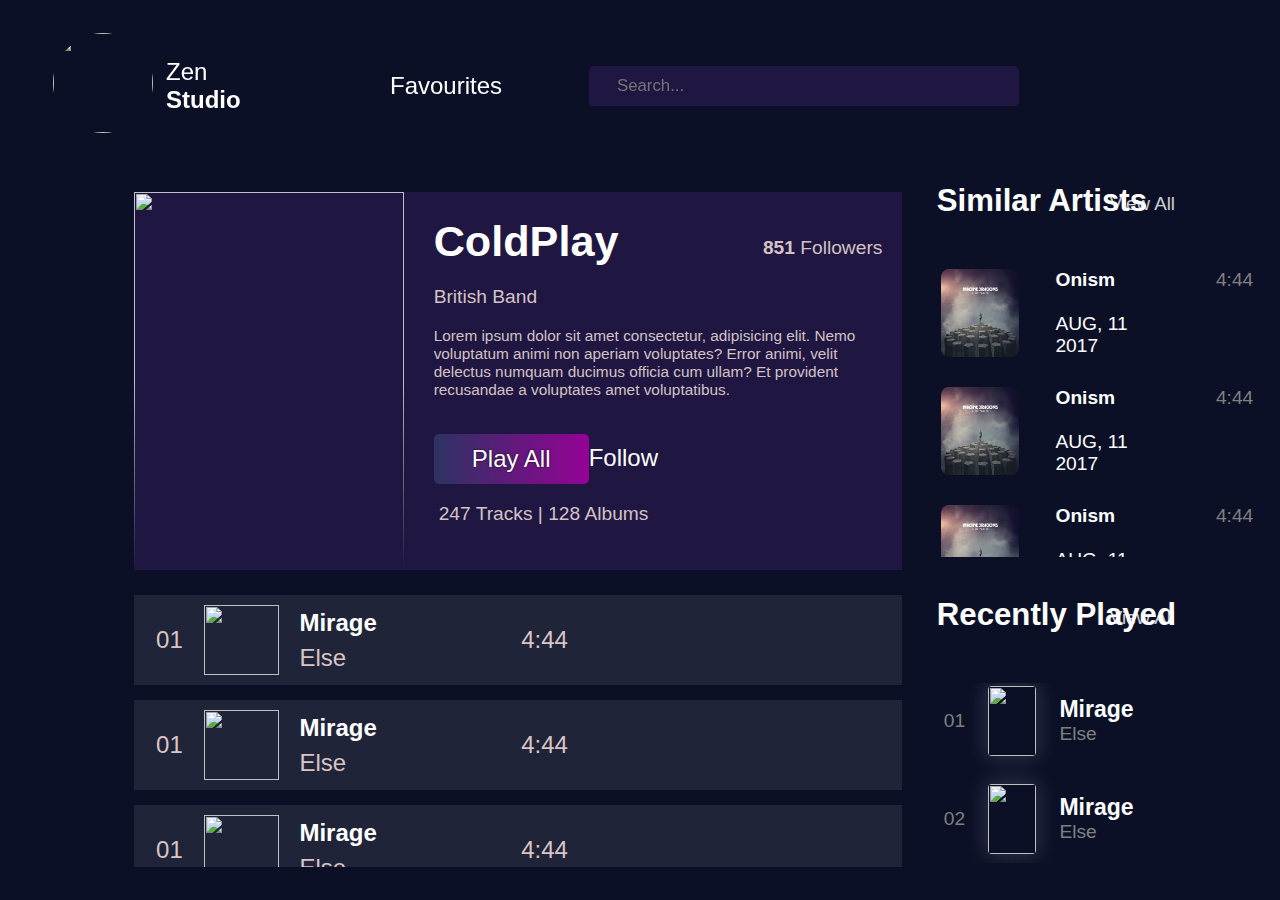
==== commit 5d48f337: "before player-bottom" ====
--- a/second.html
+++ b/second.html
@@ -10,6 +10,76 @@
 </head>
 <body>
 
+
+    <!--NAVBAR-->
+
+
+    <nav id='navbar'>
+
+        <table >
+            <tr>
+                <td id='player-logo'>
+                    <img src="https://www.pngfind.com/pngs/m/77-774000_band-logo-maker-custom-logos-for-any-type.png" alt="">
+                </td>
+
+
+                <td id='player-name'>
+                    Zen<br><b>Studio</b>
+                </td>
+
+
+                <td id='playlist-name'>
+                    Favourites
+                </td>
+
+
+                <td id='search'>
+
+                    <div id='search-bar'>
+                        
+                        <div id='search-icon'><a href='#search-icon'>
+                            <i class="fas fa-search"></i>
+                        </a></div>
+                       
+                        <div>
+                            <input type="text" placeholder="Search...">
+                        </div>
+                       
+                        <div id='voice-search'><a href='#voice-search'>
+                                <i class="fas fa-microphone"></i>
+                        </a></div>
+
+                    </div>
+
+                </td>
+
+
+                <td id='notification'>
+
+                    <div id='notification-icon'>
+                        <a>
+                            <i class="fas fa-bell"></i>
+                        </a>
+                    </div>
+
+                </td>
+
+
+
+                <td id='user-image'>
+                    <img src="https://i.pinimg.com/originals/3f/3d/d9/3f3dd9219f7bb1c9617cf4f154b70383.jpg" alt="">
+                </td>
+
+
+            </tr>
+
+        </table>
+
+    </nav>
+
+
+<!--NAVBAR ENDS-->
+
     <main id = 'artist-screen'>
 
         <section class='artist-details'>
--- a/style.css
+++ b/style.css
@@ -9,9 +9,7 @@
     overflow: hidden;
 }
 
-
 /*****************NAVBAR************/
-
 
 #navbar{
     position: fixed;
@@ -138,15 +136,16 @@
 }
 
 .carousel-image{
-    height:90%;
+    height:100%;
     width:85%;
+    transition: all 0.5s ease-in-out;
+    position: relative;
 }
 
 .carousel-image img{
     height:100%;
     width:100%;
     border-radius: 5px;
-    
 }
 
 .carousel-image:hover {
@@ -157,6 +156,28 @@
     box-shadow: 0px 0px 30px 0.5px rgba(255, 255, 255, 0.151);
 }
 
+
+.carousel-image::after{
+    content:"";
+    height:100%;
+    width:100%;
+    background-color: rgba(0, 0, 0, 0.5);
+    position: absolute;
+    top:0;
+    display: none;
+    transition: all 0.5s ease-in-out;
+}
+
+#carousel:hover .carousel-image::after{
+    display: block;
+}
+
+
+.carousel-image:hover::after {
+    display: none !important;
+}
+
+
 #img-1{
     transform: rotateY(20deg);
     margin-right: 10px;
@@ -166,6 +187,7 @@
     margin-left: 10px;
     transform: rotateY(-20deg);
 }
+
 
 
 /**********CAROUSEL ENDS************/
@@ -207,8 +229,19 @@
     align-items: center;
 }
 
+.release-item .release-img::after{
+    content:'';
+    height:98%;
+    width:100%;
+    position: absolute;
+    background-color: rgba(53, 52, 50, 0.733); 
+    top:0;
+    left:0;
+    display: none;
+} 
+
 .release-img{
-
+    position: relative;
     height:100%;
     width:40%;
 }
@@ -216,6 +249,33 @@
 .release-img img{
     height:100%;
     width:100%;
+}
+
+
+.latest-release-play{
+    display: flex;
+    align-items: center;
+    justify-content: center;
+    position: absolute !important;
+    font-size: 150%;
+    top:0;
+    z-index: 5;
+    display: none;
+    height:100% !important;
+    width:100% !important;
+}
+
+.latest-release-play a i {
+    color:rgba(255, 255, 255, 0.589);
+    text-shadow: 0px 0px 10px rgba(255, 255, 255, 0.822);
+}
+
+.release-img:hover::after{
+    display: block;
+}
+
+.release-img:hover .latest-release-play{
+    display: flex;
 }
 
 .release-info{
@@ -238,10 +298,58 @@
     flex-flow: column nowrap;
     justify-content: flex-end;
     align-items: center;
+    position: relative;
 }
 
 .release-icon div:nth-child(2n){
     font-size: 0.8em;
+}
+
+
+.latest-release-dropdown-menu{
+    height:auto;
+    width:140%;
+    background-color: rgb(236, 234, 234);
+    position: absolute;
+    display: flex;
+    flex-flow: column nowrap;
+    justify-content: center;
+    align-items: center;
+    top:30px;
+    right: 20px;
+    z-index: 2;
+    display: none;
+}
+
+.latest-release-dropdown-menu div{
+    padding: 10px 10px;
+    margin-top: 10px;
+    height:auto;
+    color: black;
+    width:90%;
+    display: flex;
+    align-items: center;
+}
+
+.latest-release-dropdown-menu i{
+    margin-right: 10px;
+}
+
+.break{
+    height:0 !important;
+    width:90% !important;
+    padding:0 !important;
+    margin:10px 10px 0 !important;
+    border: 1px solid rgb(155, 148, 148);
+}
+
+
+.release-icon a{
+    color:grey;
+}
+
+.release-icon a:hover + .latest-release-dropdown-menu{
+    display: block;
 }
 
 
@@ -273,27 +381,53 @@
     position: relative;
 }
 
+#popular-artists-content div .artist-img{
+    width:100%;
+    height:100%;
+    position: relative;
+}
+
+.play{
+    display: flex;
+    align-items: center;
+    justify-content: center;
+    position: absolute !important;
+    font-size: 150%;
+    top:0;
+    z-index: 5;
+    display: none;
+    height:100% !important;
+    width:100% !important;
+}
+
+.play a i{
+    color:rgba(255, 255, 255, 0.589);
+    text-shadow: 0px 0px 10px rgb(255, 255, 255);
+}
+
+
 #popular-artists-content > div::after{
     content:'';
-    background-image: url('https://cdn2.iconfinder.com/data/icons/multimedia-glyph-black/2048/Play-512.png');
     background-position: center;
     background-size: 50% 40%;
     background-repeat: no-repeat;
     height:90%;
     width:90%;
     position: absolute;
-    z-index: 2;
-    background-color: rgba(240, 230, 140, 0.445);
-    background-color: rgba(53, 52, 50, 0.383); 
+    background-color: rgba(53, 52, 50, 0.733); 
     top:10px;
     left:10px;
     border-radius: 50%;
     display: none;
     
-}
+} 
 
 #popular-artists-content > div:hover::after{
     display: block;
+}
+
+#popular-artists-content > div:hover .play{
+    display: flex;
 }
 
 #popular-artists-content div img{
@@ -303,7 +437,7 @@
     margin: 10px 10px;
 }
 
-#popular-artists-content div div{
+#popular-artists-content div .name{
     text-align: center;
     width:95%;
     font-weight: bold;
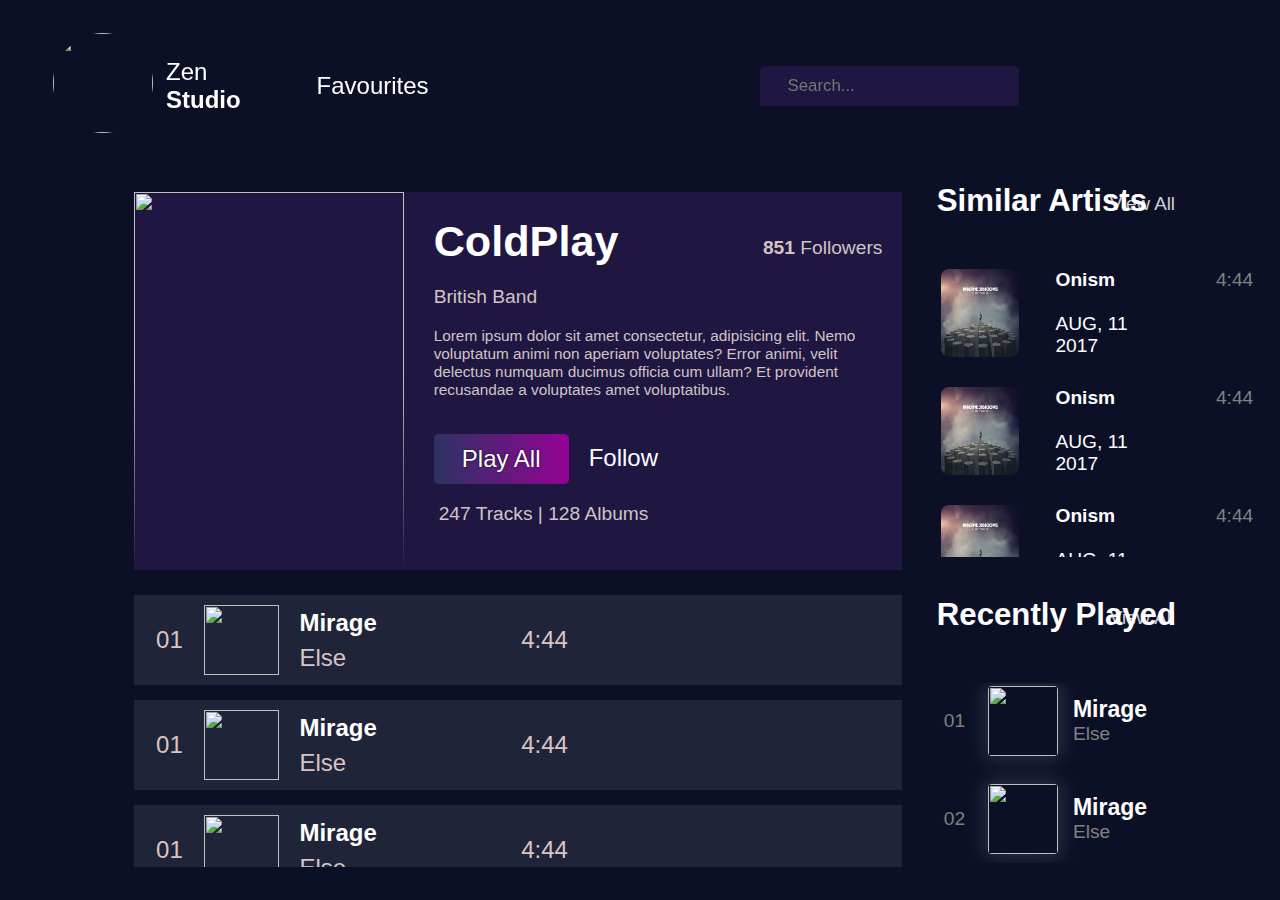
==== commit af9e97ad: "complete responsiveness" ====
--- a/second.html
+++ b/second.html
@@ -41,7 +41,7 @@
                             <i class="fas fa-search"></i>
                         </a></div>
                        
-                        <div>
+                        <div id='search-input'>
                             <input type="text" placeholder="Search...">
                         </div>
                        
--- a/style.css
+++ b/style.css
@@ -14,10 +14,12 @@
 #navbar{
     position: fixed;
     top:0;
+    width:100vw;
 }
 
 #navbar table{
-    margin: 30px 50px 50px;
+    padding: 30px 50px 50px;
+    width:100%;
 }
 
 #player-logo{
@@ -36,11 +38,12 @@
 }
 
 #playlist-name{
-    padding-left: 1.5in;
-    width:10%;
+    padding-left: 6%;
+    margin-right: 10px !important;
 }
 
 #search-bar{
+
     display: flex;
     justify-content: flex-end;
     width:100%;
@@ -55,10 +58,18 @@
     background-color: #1f1642;
 }
 
+#search-input{
+    width:35%;
+}
+
+#search-input input:focus{
+    outline:none;
+}
+
 #search-bar div input{
     padding: 0;
     height: 100%;
-    width:4in;
+    width:100%;
     border: none;
     font-size: 0.7em;
     padding-left: 10px;
@@ -74,6 +85,7 @@
 #voice-search{
     border-radius: 0 5px 4px 0;
     margin-right: 50px;
+    margin-left: 10px;
 }
 
 #search-bar div a i{
@@ -197,21 +209,18 @@
 
 
 #latest-release{
-    width: 90%;
-    margin-top: 1in;
-    height:auto;
-    display: flex;
-    flex-flow: column nowrap;
-}
-
- .heading{
+ 
+    margin-top: 0.8in;
+
+}
+
+.heading{
     font-size: 1.5em;
     font-weight: bold;
     margin-left: -4px !important;
 }
 
 #release-content{
-
     width:100%;
     height:75%;
     max-width:100% !important;
@@ -220,7 +229,6 @@
 }
 
 .release-item{
-
     width:40%;
     flex-grow: 1;
     height:50%;
@@ -253,7 +261,6 @@
 
 
 .latest-release-play{
-    display: flex;
     align-items: center;
     justify-content: center;
     position: absolute !important;
@@ -270,6 +277,10 @@
     text-shadow: 0px 0px 10px rgba(255, 255, 255, 0.822);
 }
 
+.latest-release-play  a > i + .bottom-player {
+    display: flex;
+}
+
 .release-img:hover::after{
     display: block;
 }
@@ -309,6 +320,7 @@
 .latest-release-dropdown-menu{
     height:auto;
     width:140%;
+    min-width:150px;
     background-color: rgb(236, 234, 234);
     position: absolute;
     display: flex;
@@ -456,8 +468,6 @@
     width:100%;
     height:25vh;
     margin-bottom: 20px;
-    overflow: visible;
-    
 }
 
 #stations-list{
@@ -619,7 +629,6 @@
 /**********PLAYLIST*************/
 
 #playlist{
-
     width:25%;
     margin-left: 30px;
     display: inline-block;
@@ -627,6 +636,7 @@
     box-sizing: border-box;
     
 }
+
 
 #queue{
     width:100%;
@@ -684,13 +694,12 @@
 }
 
 #dropdown-menu div{
-    padding-left: 10px;
-    margin-top: 10px;
-    height:50px;
+    padding: 20px;
+    height:auto;
     color: black;
     width:70%;
     display: flex;
-    margin-top: 20px;
+    text-align: left;
 }
 
 #break{
@@ -732,7 +741,6 @@
 }
 
 .cover-img{
-    max-width: 10px !important;
     padding-left: 20px;
     position: relative;
 }
@@ -760,7 +768,7 @@
 
 .cover-img img{
     height:70px;
-    width: 100%;
+    width: 70px;
     vertical-align: middle;
     border-radius: 4px;
     box-shadow: 0px 0px 20px 4px rgba(255, 255, 255, 0.13);
@@ -778,54 +786,483 @@
 
 
  .cover-icon span{
+     margin-right: 10px;
     font-size: 1.2em;
 }
 
 
+
 /*********PLAYLIST ENDS**********/
 
 
 
-/* *********PLAYER**************
-
-#player{
-    border: 2px solid black;
-    height:12vh;
+/**********PLAYER***************/
+
+
+.bottom-player{
+    z-index: 10;
+    box-sizing: border-box;
+    position: fixed;
+    bottom: 0;
+    left:0;
+    width:100vw;
+    padding:10px 10px;
+    background-color: rgb(37, 37, 37);
+    color: rgb(146, 146, 143);
+    display: flex;
+    flex-flow: row nowrap;
+    font-family: 'Trebuchet MS', 'Lucida Sans Unicode', 'Lucida Grande', 'Lucida Sans', Arial, sans-serif;
+    justify-content: space-around;
+    display: none;
+}
+
+.bottom-player div{
+    display: flex;
+    flex-flow: row nowrap;
+}
+
+.album-cover{
+    height:80px;
+    width:80px;
+    
+}
+
+.album-cover img{
+    height:100%;
+    width:100%;
+    
+}
+
+
+.album-intro{
+    margin-left: 10px;
+    flex-flow: column nowrap !important;
+    justify-content: center;
+    line-height: 20px;
+    font-size: 0.8em;
+    
+}
+
+
+.album-icons{
+    box-sizing: border-box;
+    padding-top: 10px;
+    margin-left: 10px;
+    
+}
+
+.album-icons i{
+    margin-left: 10px;
+    font-size: 1em;
+}
+
+.player-controls{
+    flex-flow: column nowrap !important;
+    justify-content: center;
+    align-items: center;
+    width:50%;
+    margin: 0 10px;
+    
+
+}
+
+.player-controls div{
+    margin: 5px 0;
+}
+
+.controls{
+    display: flex;
+    justify-content: space-evenly;
+    align-items: center;
+    font-size: 1em;
+    width:60%;
+}
+
+.track-controls{
+    width:100%;
+}
+
+#pause{
+    font-size: 1.6em !important;
+    color:white;
+    cursor: pointer;
+}
+
+.slider{
+    -webkit-appearance: none;
+    height:8px;
+    width:100% ;
+    margin: 5px 20px;
+    margin-top: 10px;
+    border-radius: 10px;
+    background: rgb(185, 185, 185);
+    
+}
+
+.slider::-webkit-slider-thumb::after{
+    height:20px;
+    width:20px;
+    position: absolute;
+}
+
+.slider::-webkit-slider-thumb{
+    position: relative;
+    -webkit-appearance: none;
+    height:20px;
+    width:20px;
+    border-radius: 50%;
+    background: #0c1027;
+    border: 2px solid ivory;
+    cursor: pointer;
+}
+
+.slider:focus{
+    outline: none;
+    box-shadow: 0px 0px 1px 0.5px white;
+}
+
+.volume-controls{
+    display: flex;
+    align-items: center;
+    justify-content: space-evenly;
+    width:20%;
+    min-width: 200px !important;
+}
+
+.volume-controls i{
+    margin:0 5px;
+}
+
+.volume-slider{
+    -webkit-appearance: none;
+    height:5px; 
+    margin-top: 5px;
+    border-radius: 10px;
+    background: rgb(153, 148, 128);
+    margin-right: 10px;
+}
+
+
+.volume-slider:focus{
+    outline: none;
+}
+
+
+.volume-slider::-webkit-slider-thumb{
+    -webkit-appearance: none;
+    height:12px;
+    width:12px;
+    border-radius: 50%;
+    background-color: rgb(150, 211, 71);
+    cursor: pointer;
+}
+
+.volume{
+    display: flex;
+    align-items: center;
+}
+
+.volume input{
+    margin-left: 10px;
+}
+
+:target{
+    display: flex;
+}
+
+.hide-player{
+    display: flex;
+    flex-flow: column nowrap !important;
+    align-items: center;
+    margin-left: 30px;
+    justify-content: center;
+    color:white; 
+}
+
+.hide-player div:nth-child(2n){
+   font-size: 0.5em;
+}
+
+.hide-player a{
+    text-decoration: none;
+    color: white;
+}
+
+
+@media screen and (max-width:1200px)
+{
+    #release-content{
+        width:100%;
+        height:75%;
+        max-width:100% !important;
+        display:flex;
+        flex-direction: column !important;
+    }
+    
+    .release-item{
+        width:100%;
+        flex-grow: 1;
+        height:20%;
+        display: flex;
+        margin: 10px 0;
+        align-items: center;
+    }
+
+}
+
+
+
+
+@media screen and (max-width:1200px)
+{
+
+    .album-cover{
+        display: none !important;
+    }
+ 
+    .album-intro{
+        display: none !important;
+    }
+ 
+    .album-icons{
+        display: none !important;
+    }
+ 
+    .player-controls{
+
+        margin-right: 30px !important;
+    }
+
+    #navbar table{
+        padding-left: 5px ;
+        padding-right: 5px;
+    }
+
+    #playlist{
+        display: none;
+    }
+
+    #playlist-name{
+        margin-right:20px;
+    }
+    
+    #carousel{
+        height:30vh;
+    }
+
+    main{
     width: 100%;
-    position: fixed;
-    bottom:0;
-    display: flex;
-    flex-flow: row nowrap;
-    justify-content: center;
-}
-
-#dashboard{
-    height:80%;
-    border: 2px solid black;
-    width: 80%;
-    align-self: center;
-}
-
-#dashboard table{
-    height: 100%;
-    width: 100%;
-    table-layout: fixed;
+    margin-left: 1in !important;
+    margin-right: 1in;
+    }
+
+}
+
+
+
+@media screen and (max-width:760px){
+
+    
+
+    #playlist-name{
+        display: none;
+    }
+
+    main{
+        margin-left: 10px !important;
+        margin-right: 10px !important;
+    }
+    
+    #navbar table{
+        padding-left: 10px !important;
+        padding-right: 10px;
+    }
+
+    #carousel{
+        height:25vh !important;
+    }
+
+    #release-content{
+        width:100%;
+        height:75%;
+        max-width:100% !important;
+        display:flex;
+        flex-direction: column !important;
+    }
+    
+    .release-item{
+        width:100% !important;
+        flex-grow: 1;
+        height:50%;
+        display: flex;
+        margin: 10px 0;
+        align-items: center;
+    }
+
+}
+
+
+
+
+
+
+@media screen and (max-width:600px){
+    
+   .album-cover{
+       display: none !important;
+   }
+
+   .album-intro{
+       display: none !important;
+   }
+
+   .album-icons{
+       display: none !important;
+   }
+
+   .player-controls{
+       width:100% !important;
+   }
    
-}
-
-#dashboard table tr{
-    height: 100%;
-    width:100%;
-}
-
-#dashboard-image{
-    padding:0;
-    width:80px;
-    height: 80px;
-}
-
-#dashboard-image img{
-    height:100%;
-    vertical-align: top;
-} */
-
+   .volume-controls{
+       display: none !important;
+   }
+
+
+
+    #player-logo{
+        padding-right: 30px;
+    }    
+    #player-name{
+        display: none;
+    }
+    
+    #playlist-name{
+       display: none;
+    }
+    
+    #search-bar{
+
+        justify-content: flex-start;
+
+        
+    }
+    
+    #search-input{
+        width:100%;
+    }
+    
+    #search-input input:focus{
+        outline:none;
+    }
+  
+    #voice-search{
+ 
+        margin-right: 0;
+    }
+  
+    
+    #notification-icon{
+        margin-left: 10px;
+        margin-right: 0;
+    }
+
+    #carousel{
+        height:20vh !important;
+    }
+
+
+    #popular-artists{
+        width:100%;
+        height:50vh;
+        display: flex;
+        flex-flow: column nowrap;
+    }
+    
+    #popular-artists-content{
+        display: flex;
+        flex-flow: row wrap !important;
+        align-items: center;
+        justify-content: center;
+    }
+    
+    .heading {
+        text-align: center;
+    }
+    
+    #popular-artists-content div{
+        width:30%;
+        position: relative;
+    }
+    
+    #popular-artists-content > div::after{
+        height:75%;
+        width:91%;
+        left:9px;
+        top:8.5px;
+    } 
+
+
+    #stations{
+        margin: auto;
+        margin-top: 150px;
+        width:75%;
+        height:200%;
+        margin-bottom: 20px;
+        display: block !important;
+
+    }
+    
+    #stations-list{
+        width: 70%;
+        height:16%;
+        margin: auto;
+        display: flex;
+        flex-flow: row wrap;
+        align-items: center;
+       
+    }
+    
+    #stations-list div{
+        width: 100%;
+        height:100%; 
+        display:flex;
+        justify-content: center;
+        align-items: center;
+        background-color: #1f1642;
+        border-radius: 10px;
+        position: relative;
+    
+    }
+    
+    #occasion{
+        flex-direction: column !important;
+        width:100% !important; 
+        height:70vh;
+        margin-bottom: 80px;
+    }
+
+    #occasion > div{
+        margin:20px;
+    }
+
+    
+}
+
+@media screen and (max-width:510px){
+    #popular-artists-content > div::after{
+        height:71%;
+        width:91%;
+        left:9px;
+        top:8.5px;
+    } 
+
+}
+
+
+
+
+
+
+
+
--- a/second.css
+++ b/second.css
@@ -96,6 +96,12 @@
     margin-top: 10px;
 }
 
+
+.intro .links .follow {
+    margin-left: 20px;
+}
+
+
 .intro .links .follow a{
     text-decoration: none;
     color:white;
@@ -308,8 +314,9 @@
     width:70px;
     margin-left: 20px;
     background-color: rgba(95, 98, 91, 0.452);
-    z-index: 1;
+    z-index: 3;
     position: absolute;
+    top:0;
     left: 0;
     display: none;
 }
@@ -320,14 +327,14 @@
 
 .cover-img img{
     height:70px;
-    width: 100%;
+    width: 70px;
     vertical-align: middle;
     border-radius: 4px;
     box-shadow: 0px 0px 20px 4px rgba(255, 255, 255, 0.13);
 }
 
 .cover-name{
-    padding-left: 20px;
+    padding-left:50px;
 }
 
 .cover-name span{
@@ -343,3 +350,252 @@
  .cover-icon span{
     font-size: 1.2em;
 }
+
+
+@media screen and (max-width:1200px)
+{
+    #release-content{
+        width:100%;
+        height:75%;
+        max-width:100% !important;
+        display:flex;
+        flex-direction: column !important;
+    }
+    
+    .release-item{
+        width:100%;
+        flex-grow: 1;
+        height:20%;
+        display: flex;
+        margin: 10px 0;
+        align-items: center;
+    }
+
+}
+
+
+
+
+@media screen and (max-width:1200px)
+{
+
+    #similar-artists{
+        display:none;
+    }
+
+    #navbar table{
+        padding-left: 5px ;
+        padding-right: 5px;
+    }
+
+  
+    main{
+    width: 100% !important;
+    margin-left: 1in !important;
+    margin-right: 1in !;
+    }
+
+}
+
+
+
+@media screen and (max-width:760px){
+
+    
+
+    #playlist-name{
+        display: none;
+    }
+
+    main{
+        margin-left: 10px !important;
+        margin-right: 10px !important;
+    }
+    
+    #navbar table{
+        padding-left: 10px !important;
+        padding-right: 10px;
+    }
+
+    #carousel{
+        height:25vh !important;
+    }
+
+    #release-content{
+        width:100%;
+        height:75%;
+        max-width:100% !important;
+        display:flex;
+        flex-direction: column !important;
+    }
+    
+    .release-item{
+        width:100% !important;
+        flex-grow: 1;
+        height:50%;
+        display: flex;
+        margin: 10px 0;
+        align-items: center;
+    }
+
+}
+
+
+
+
+
+
+@media screen and (max-width:600px){
+    
+   .album-cover{
+       display: none !important;
+   }
+
+   .album-intro{
+       display: none !important;
+   }
+
+   .album-icons{
+       display: none !important;
+   }
+
+   .player-controls{
+       width:100% !important;
+   }
+   
+   .volume-controls{
+       display: none !important;
+   }
+
+   .artist-details .artist-img{
+       display: none;
+   }
+
+    #player-logo{
+        padding-right: 30px;
+    }    
+    #player-name{
+        display: none;
+    }
+    
+    #playlist-name{
+       display: none;
+    }
+    
+    #search-bar{
+
+        justify-content: flex-start;
+
+        
+    }
+    
+    #search-input{
+        width:100%;
+    }
+    
+    #search-input input:focus{
+        outline:none;
+    }
+  
+    #voice-search{
+ 
+        margin-right: 0;
+    }
+  
+    
+    #notification-icon{
+        margin-left: 10px;
+        margin-right: 0;
+    }
+
+    #carousel{
+        height:20vh !important;
+    }
+
+
+    #popular-artists{
+        width:100%;
+        height:50vh;
+        display: flex;
+        flex-flow: column nowrap;
+    }
+    
+    #popular-artists-content{
+        display: flex;
+        flex-flow: row wrap !important;
+        align-items: center;
+        justify-content: center;
+    }
+    
+    .heading {
+        text-align: center;
+    }
+    
+    #popular-artists-content div{
+        width:30%;
+        position: relative;
+    }
+    
+    #popular-artists-content > div::after{
+        height:75%;
+        width:91%;
+        left:9px;
+        top:8.5px;
+    } 
+
+
+    #stations{
+        margin: auto;
+        margin-top: 150px;
+        width:75%;
+        height:200%;
+        margin-bottom: 20px;
+        display: block !important;
+
+    }
+    
+    #stations-list{
+        width: 70%;
+        height:16%;
+        margin: auto;
+        display: flex;
+        flex-flow: row wrap;
+        align-items: center;
+       
+    }
+    
+    #stations-list div{
+        width: 100%;
+        height:100%; 
+        display:flex;
+        justify-content: center;
+        align-items: center;
+        background-color: #1f1642;
+        border-radius: 10px;
+        position: relative;
+    
+    }
+    
+    #occasion{
+        flex-direction: column !important;
+        width:100% !important; 
+        height:70vh;
+        margin-bottom: 80px;
+    }
+
+    #occasion > div{
+        margin:20px;
+    }
+
+    
+}
+
+@media screen and (max-width:510px){
+    #popular-artists-content > div::after{
+        height:71%;
+        width:91%;
+        left:9px;
+        top:8.5px;
+    } 
+
+}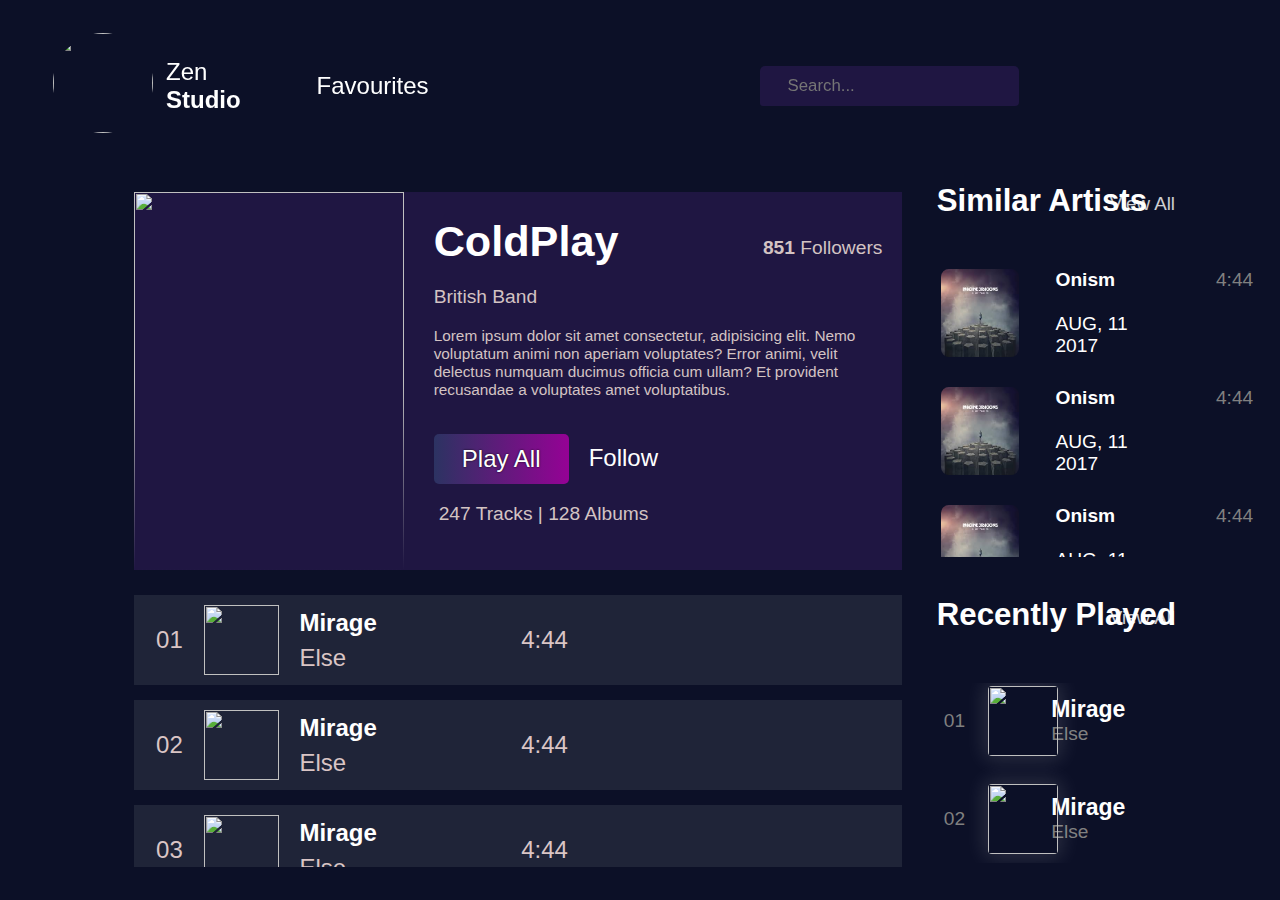
==== commit a9c36bd9: "complete" ====
--- a/second.html
+++ b/second.html
@@ -3,419 +3,793 @@
 <head>
     <meta charset="UTF-8">
     <meta name="viewport" content="width=device-width, initial-scale=1.0">
+  
     <title>Petals</title>
     <link rel="stylesheet" href="https://use.fontawesome.com/releases/v5.5.0/css/all.css" integrity="sha384-B4dIYHKNBt8Bc12p+WXckhzcICo0wtJAoU8YZTY5qE0Id1GSseTk6S+L3BlXeVIU" crossorigin="anonymous">
     <link rel="stylesheet" href="style.css">
     <link rel="stylesheet" href="second.css">
+
 </head>
+
 <body>
 
-
-    <!--NAVBAR-->
-
-
-    <nav id='navbar'>
-
-        <table >
-            <tr>
-                <td id='player-logo'>
-                    <img src="https://www.pngfind.com/pngs/m/77-774000_band-logo-maker-custom-logos-for-any-type.png" alt="">
-                </td>
-
-
-                <td id='player-name'>
-                    Zen<br><b>Studio</b>
-                </td>
-
-
-                <td id='playlist-name'>
-                    Favourites
-                </td>
-
-
-                <td id='search'>
-
-                    <div id='search-bar'>
-                        
-                        <div id='search-icon'><a href='#search-icon'>
-                            <i class="fas fa-search"></i>
-                        </a></div>
-                       
-                        <div id='search-input'>
-                            <input type="text" placeholder="Search...">
-                        </div>
-                       
-                        <div id='voice-search'><a href='#voice-search'>
-                                <i class="fas fa-microphone"></i>
-                        </a></div>
-
-                    </div>
-
-                </td>
-
-
-                <td id='notification'>
-
-                    <div id='notification-icon'>
-                        <a>
-                            <i class="fas fa-bell"></i>
-                        </a>
-                    </div>
-
-                </td>
-
-
-
-                <td id='user-image'>
-                    <img src="https://i.pinimg.com/originals/3f/3d/d9/3f3dd9219f7bb1c9617cf4f154b70383.jpg" alt="">
-                </td>
-
-
-            </tr>
-
-        </table>
-
-    </nav>
+<!--NAVBAR-->
+
+<nav id='navbar'>
+
+    <table >
+        <tr>
+           
+            <td id='player-logo'>
+                <img src="https://img.freepik.com/free-vector/monkey-smile-wear-cool-glasses-listening-dope-music-headphone-speaker-illustration_7102-402.jpg?size=338&ext=jpg" alt="">
+            </td>
+
+
+            <td id='player-name'>
+                Zen<br><b>Studio</b>
+            </td>
+
+
+            <td id='playlist-name'>
+                Favourites
+            </td>
+
+
+            <td id='search'>
+
+                <div id='search-bar'>
+                    
+                    <div id='search-icon'><a href='#search-icon'>
+                        <i class="fas fa-search"></i>
+                    </a></div>
+                   
+                    <div id='search-input'>
+                        <input type="text" placeholder="Search...">
+                    </div>
+                   
+                    <div id='voice-search'><a href='#voice-search'>
+                            <i class="fas fa-microphone"></i>
+                    </a></div>
+
+                </div>
+
+            </td>
+
+
+            <td id='notification'>
+
+                <div id='notification-icon'>
+                    <a>
+                        <i class="fas fa-bell"></i>
+                    </a>
+                </div>
+
+            </td>
+
+
+
+            <td id='user-image'>
+                <img src="https://i.pinimg.com/originals/3f/3d/d9/3f3dd9219f7bb1c9617cf4f154b70383.jpg" alt="">
+            </td>
+
+
+        </tr>
+
+    </table>
+
+</nav>
 
 
 <!--NAVBAR ENDS-->
 
-    <main id = 'artist-screen'>
-
-        <section class='artist-details'>
-
-            <div class='artist-img'>
-                <img src="https://images-wixmp-ed30a86b8c4ca887773594c2.wixmp.com/f/371999be-0c6f-4f8d-9b7e-b0828890a23d/d93i6d8-8a4ce493-90c4-4853-a603-5c6df3939a4d.jpg?token=eyJ0eXAiOiJKV1QiLCJhbGciOiJIUzI1NiJ9.[base64].5RurFLGuregySGnMCg3FWb6IUM6lXDlzlbUn6jAAaps" alt="">
-            </div>
-            
-            <div class='intro'>
-               
-                <div class='head'>
+<!-- MAIN BEGINS -->
+
+<main id = 'artist-screen'>
+
+    <section class='artist-details'>
+
+        <div class='artist-img'>
+            <img src="https://images-wixmp-ed30a86b8c4ca887773594c2.wixmp.com/f/371999be-0c6f-4f8d-9b7e-b0828890a23d/d93i6d8-8a4ce493-90c4-4853-a603-5c6df3939a4d.jpg?token=eyJ0eXAiOiJKV1QiLCJhbGciOiJIUzI1NiJ9.[base64].5RurFLGuregySGnMCg3FWb6IUM6lXDlzlbUn6jAAaps" alt="">
+        </div>
+        
+        <div class='intro'>
+            
+            <div class='head'>
+                
+                <span class='name'>
+                    ColdPlay
+                </span>
+                
+                <span class='followers'>
+                        <b>851</b> Followers
+                </span>
+            
+            </div>
+            
+            <div class='info'>
+                
+                <p class='type'>British Band</p>
+                
+                <p class='info'>
+                    Lorem ipsum dolor sit amet consectetur, adipisicing elit. Nemo voluptatum animi non aperiam voluptates? Error animi, velit delectus numquam ducimus 
+                    officia cum ullam? Et provident recusandae a voluptates amet voluptatibus.
+                </p>
+            
+            </div>
+            
+            <div class='links'>
+                
+                <button >Play All</button>
+                
+                <span class='follow'><a href="#follow">Follow</a></span> 
+            
+            </div>
+            
+            <div class='tracks-info'>
+            
+                <p>247 Tracks | 128 Albums</p>
+            
+            </div>
+        
+        </div>
+    
+    </section>
+
+    <section class='tracks'>
+        
+        <div>
+            
+            <div class='track-no'> 01 </div>
+            
+            <div class='track-image'>
+                
+                    <img src="https://gp1.wac.edgecastcdn.net/802892/http_public_production/artists/images/2360347/original/resize:966x600/crop:x54y0w513h385/aspect:1.0/hash:1519272110/Coldplay_620x385L-0ccf92d822.jpg?1519272110" alt="">
+                    <div class='latest-release-play'>
+                        <a href="#open-bottom-player"><i class="fas fa-play"></i></a>
+                    </div>
+                </div>
+            
+            <div class='track-info'>
+                
+                <span style="color:white;">
+                    <b>Mirage</b>
+                </span>
+                
+                <br>
+                
+                <span>
+                    Else
+                </span>
+            
+            </div>
+            
+            <div class='track-duration'>
+                4:44
+            </div>
+            
+            <div class='fvrt-track'>
+                    <i class='far fa-heart'></i>
+            </div>  
+            
+            <div class='add-to-playlist'>
+                <i class='fas fa-plus'></i>
+            </div>
+
+        </div>
+
+        <div>
+            
+            <div class='track-no'> 02 </div>
+            
+            <div class='track-image'>
+                
+                    <img src="https://gp1.wac.edgecastcdn.net/802892/http_public_production/artists/images/2360347/original/resize:966x600/crop:x54y0w513h385/aspect:1.0/hash:1519272110/Coldplay_620x385L-0ccf92d822.jpg?1519272110" alt="">
+                    <div class='latest-release-play'>
+                        <a href="#open-bottom-player"><i class="fas fa-play"></i></a>
+                    </div>
+                </div>
+            
+            <div class='track-info'>
+                
+                <span style="color:white;">
+                    <b>Mirage</b>
+                </span>
+                
+                <br>
+                
+                <span>
+                    Else
+                </span>
+            
+            </div>
+            
+            <div class='track-duration'>
+                4:44
+            </div>
+            
+            <div class='fvrt-track'>
+                    <i class='far fa-heart'></i>
+            </div>  
+            
+            <div class='add-to-playlist'>
+                <i class='fas fa-plus'></i>
+            </div>
+
+        </div>
+
+        <div>
+            
+            <div class='track-no'> 03 </div>
+            
+            <div class='track-image'>
+                
+                    <img src="https://gp1.wac.edgecastcdn.net/802892/http_public_production/artists/images/2360347/original/resize:966x600/crop:x54y0w513h385/aspect:1.0/hash:1519272110/Coldplay_620x385L-0ccf92d822.jpg?1519272110" alt="">
+                    <div class='latest-release-play'>
+                        <a href="#open-bottom-player"><i class="fas fa-play"></i></a>
+                    </div>
+                </div>
+            
+            <div class='track-info'>
+                
+                <span style="color:white;">
+                    <b>Mirage</b>
+                </span>
+                
+                <br>
+                
+                <span>
+                    Else
+                </span>
+            
+            </div>
+            
+            <div class='track-duration'>
+                4:44
+            </div>
+            
+            <div class='fvrt-track'>
+                    <i class='far fa-heart'></i>
+            </div>  
+            
+            <div class='add-to-playlist'>
+                <i class='fas fa-plus'></i>
+            </div>
+
+        </div>
+
+        <div>
+            
+            <div class='track-no'> 04 </div>
+            
+            <div class='track-image'>
+                
+                    <img src="https://gp1.wac.edgecastcdn.net/802892/http_public_production/artists/images/2360347/original/resize:966x600/crop:x54y0w513h385/aspect:1.0/hash:1519272110/Coldplay_620x385L-0ccf92d822.jpg?1519272110" alt="">
+                    <div class='latest-release-play'>
+                        <a href="#open-bottom-player"><i class="fas fa-play"></i></a>
+                    </div>
+                </div>
+            
+            <div class='track-info'>
+                
+                <span style="color:white;">
+                    <b>Mirage</b>
+                </span>
+                
+                <br>
+                
+                <span>
+                    Else
+                </span>
+            
+            </div>
+            
+            <div class='track-duration'>
+                4:44
+            </div>
+            
+            <div class='fvrt-track'>
+                    <i class='far fa-heart'></i>
+            </div>  
+            
+            <div class='add-to-playlist'>
+                <i class='fas fa-plus'></i>
+            </div>
+
+        </div>
+
+
+        <div>
+            
+            <div class='track-no'> 05 </div>
+            
+            <div class='track-image'>
+                
+                    <img src="https://gp1.wac.edgecastcdn.net/802892/http_public_production/artists/images/2360347/original/resize:966x600/crop:x54y0w513h385/aspect:1.0/hash:1519272110/Coldplay_620x385L-0ccf92d822.jpg?1519272110" alt="">
+                    <div class='latest-release-play'>
+                        <a href="#open-bottom-player"><i class="fas fa-play"></i></a>
+                    </div>
+                </div>
+            
+            <div class='track-info'>
+                
+                <span style="color:white;">
+                    <b>Mirage</b>
+                </span>
+                
+                <br>
+                
+                <span>
+                    Else
+                </span>
+            
+            </div>
+            
+            <div class='track-duration'>
+                4:44
+            </div>
+            
+            <div class='fvrt-track'>
+                    <i class='far fa-heart'></i>
+            </div>  
+            
+            <div class='add-to-playlist'>
+                <i class='fas fa-plus'></i>
+            </div>
+
+        </div>
+
+        <div>
+            
+            <div class='track-no'> 06 </div>
+            
+            <div class='track-image'>
+                
+                    <img src="https://gp1.wac.edgecastcdn.net/802892/http_public_production/artists/images/2360347/original/resize:966x600/crop:x54y0w513h385/aspect:1.0/hash:1519272110/Coldplay_620x385L-0ccf92d822.jpg?1519272110" alt="">
+                    <div class='latest-release-play'>
+                        <a href="#open-bottom-player"><i class="fas fa-play"></i></a>
+                    </div>
+                </div>
+            
+            <div class='track-info'>
+                
+                <span style="color:white;">
+                    <b>Mirage</b>
+                </span>
+                
+                <br>
+                
+                <span>
+                    Else
+                </span>
+            
+            </div>
+            
+            <div class='track-duration'>
+                4:44
+            </div>
+            
+            <div class='fvrt-track'>
+                    <i class='far fa-heart'></i>
+            </div>  
+            
+            <div class='add-to-playlist'>
+                <i class='fas fa-plus'></i>
+            </div>
+
+        </div>
+
+
+        <div>
+            
+            <div class='track-no'> 07 </div>
+            
+            <div class='track-image'>
+                
+                    <img src="https://gp1.wac.edgecastcdn.net/802892/http_public_production/artists/images/2360347/original/resize:966x600/crop:x54y0w513h385/aspect:1.0/hash:1519272110/Coldplay_620x385L-0ccf92d822.jpg?1519272110" alt="">
+                    <div class='latest-release-play'>
+                        <a href="#open-bottom-player"><i class="fas fa-play"></i></a>
+                    </div>
+                </div>
+            
+            <div class='track-info'>
+                
+                <span style="color:white;">
+                    <b>Mirage</b>
+                </span>
+                
+                <br>
+                
+                <span>
+                    Else
+                </span>
+            
+            </div>
+            
+            <div class='track-duration'>
+                4:44
+            </div>
+            
+            <div class='fvrt-track'>
+                    <i class='far fa-heart'></i>
+            </div>  
+            
+            <div class='add-to-playlist'>
+                <i class='fas fa-plus'></i>
+            </div>
+
+        </div>
+
+
+        <div>
+            
+            <div class='track-no'> 08 </div>
+            
+            <div class='track-image'>
+                
+                    <img src="https://gp1.wac.edgecastcdn.net/802892/http_public_production/artists/images/2360347/original/resize:966x600/crop:x54y0w513h385/aspect:1.0/hash:1519272110/Coldplay_620x385L-0ccf92d822.jpg?1519272110" alt="">
+                    <div class='latest-release-play'>
+                        <a href="#open-bottom-player"><i class="fas fa-play"></i></a>
+                    </div>
+                </div>
+            
+            <div class='track-info'>
+                
+                <span style="color:white;">
+                    <b>Mirage</b>
+                </span>
+                
+                <br>
+                
+                <span>
+                    Else
+                </span>
+            
+            </div>
+            
+            <div class='track-duration'>
+                4:44
+            </div>
+            
+            <div class='fvrt-track'>
+                    <i class='far fa-heart'></i>
+            </div>  
+            
+            <div class='add-to-playlist'>
+                <i class='fas fa-plus'></i>
+            </div>
+
+        </div>
+
+
+    </section>    
+    
+</main>
+
+
+<aside id='similar-artists'>
+    
+    <div class ='heading'>
+        
+        <span>
+            Similar Artists
+        </span>
+        <span class='view-all'>
+            View All
+        </span>
+
+    </div>
+
+    <div id='similar-artists-content'>
+        
+        <div class='similar-artists-item'>
+                
+            <div class='similar-artists-img'>
+                <img src="[data-uri]" alt="">
+            </div>
+            
+            <div class='similar-artists-info'>
+                <span><b>Onism</b><br><br>AUG, 11 2017</span>
+            </div>
+            
+            <div class='similar-artists-icon'>
+                
+                <div><i class="fas fa-ellipsis-h"></i></div>
+                <div> 4:44</div>
+            
+            </div>
+
+        </div>
+        
+        <div class='similar-artists-item'>
+            
+            <div class='similar-artists-img'>
+                <img src="[data-uri]" alt="">
+            </div>
+            
+            <div class='similar-artists-info'>
+                <span><b>Onism</b><br><br>AUG, 11 2017</span>
+            </div>
+            
+            <div class='similar-artists-icon'>
+            
+                <div><i class="fas fa-ellipsis-h"></i></div>
+                <div> 4:44</div>
+            
+            </div>
+
+        </div>  
+        
+        <div class='similar-artists-item'>
+            
+            <div class='similar-artists-img'>
+                <img src="[data-uri]" alt="">
+            </div>
+            
+            <div class='similar-artists-info'>
+                <span><b>Onism</b><br><br>AUG, 11 2017</span>
+            </div>
+            
+            <div class='similar-artists-icon'>
+                
+                <div><i class="fas fa-ellipsis-h"></i></div>
+                <div> 4:44</div>
+            
+            </div>
+
+        </div>
+        
+        <div class='similar-artists-item'>
+            
+            <div class='similar-artists-img'>
+                <img src="[data-uri]" alt="">
+            </div>
+
+            <div class='similar-artists-info'>
+                <span><b>Onism</b><br><br>AUG, 11 2017</span>
+            </div>
+
+            <div class='similar-artists-icon'>
+
+                <div><i class="fas fa-ellipsis-h"></i></div>
+                <div> 4:44</div>
+
+            </div>
+
+        </div> 
+    </div>
+
+    <aside id='recently-played'>
+
+        <div class ='heading'>
+            <span>Recently Played</span>
+            <span class='view-all'>View All</span>
+        </div>
+        
+        
+        <section id='recently-played-content'>
+        
+            <table>
+
+                <tbody>
+
+                    <tr>
+                        <td class='cover-no'>01</td>
+
+                        <td class='cover-img'>
+                            <img src="https://encrypted-tbn0.gstatic.com/images?q=tbn%3AANd9GcRWpcpsohrq7So7z_sXu7hcmSkzHHdGLYr3E2Xp6qHy7KFazWwz&usqp=CAU" alt="">
+                        </td>
+
+                        <td class='cover-name'>
+                            <span>Mirage</span> 
+                            <br>
+                            Else
+                        </td>
+
                     
-                    <span class='name'>
-                        ColdPlay
-                    </span>
+                        <td class='cover-icon'>
+                            <span><i class="far fa-heart"></i></span>
+                        </td>
+
+                    </tr>
+
+                    <tr>
+                        <td class='cover-no'>02</td>
+
+                        <td class='cover-img'>
+                            <img src="https://encrypted-tbn0.gstatic.com/images?q=tbn%3AANd9GcRWpcpsohrq7So7z_sXu7hcmSkzHHdGLYr3E2Xp6qHy7KFazWwz&usqp=CAU" alt="">
+                        </td>
+
+                        <td class='cover-name'>
+                            <span>Mirage</span> 
+                            <br>
+                            Else
+                        </td>
+
                     
-                    <span class='followers'>
-                         <b>851</b> Followers
-                    </span>
-              
-                </div>
-               
-                <div class='info'>
-                    <p class='type'>British Band</p>
-                   
-                    <p class='info'>
-                        Lorem ipsum dolor sit amet consectetur, adipisicing elit. Nemo voluptatum animi non aperiam voluptates? Error animi, velit delectus numquam ducimus 
-                        officia cum ullam? Et provident recusandae a voluptates amet voluptatibus.
-                    </p>
-                
-                </div>
-                
-                <div class='links'>
-                   <button >Play All</button>
-                   
-                   <span class='follow'><a href="#follow">Follow</a></span> 
-                
-                </div>
-                <div class='tracks-info'>
-                
-                    <p>247 Tracks | 128 Albums</p>
-                
-                </div>
-            
-            </div>
-        
+                        <td class='cover-icon'>
+                            <span><i class="far fa-heart"></i></span>
+                        </td>
+
+                    </tr>
+
+                    <tr>
+                        <td class='cover-no'>03</td>
+
+                        <td class='cover-img'>
+                            <img src="https://encrypted-tbn0.gstatic.com/images?q=tbn%3AANd9GcRWpcpsohrq7So7z_sXu7hcmSkzHHdGLYr3E2Xp6qHy7KFazWwz&usqp=CAU" alt="">
+                        </td>
+
+                        <td class='cover-name'>
+                            <span>Mirage</span> 
+                            <br>
+                            Else
+                        </td>
+
+                    
+                        <td class='cover-icon'>
+                            <span><i class="far fa-heart"></i></span>
+                        </td>
+
+                    </tr>
+
+                    <tr>
+                        <td class='cover-no'>04</td>
+
+                        <td class='cover-img'>
+                            <img src="https://encrypted-tbn0.gstatic.com/images?q=tbn%3AANd9GcRWpcpsohrq7So7z_sXu7hcmSkzHHdGLYr3E2Xp6qHy7KFazWwz&usqp=CAU" alt="">
+                        </td>
+
+                        <td class='cover-name'>
+                            <span>Mirage</span> 
+                            <br>
+                            Else
+                        </td>
+
+                    
+                        <td class='cover-icon'>
+                            <span><i class="far fa-heart"></i></span>
+                        </td>
+
+                    </tr>
+
+                    <tr>
+                        <td class='cover-no'>05</td>
+
+                        <td class='cover-img'>
+                            <img src="https://encrypted-tbn0.gstatic.com/images?q=tbn%3AANd9GcRWpcpsohrq7So7z_sXu7hcmSkzHHdGLYr3E2Xp6qHy7KFazWwz&usqp=CAU" alt="">
+                        </td>
+
+                        <td class='cover-name'>
+                            <span>Mirage</span> 
+                            <br>
+                            Else
+                        </td>
+
+                    
+                        <td class='cover-icon'>
+                            <span><i class="far fa-heart"></i></span>
+                        </td>
+
+                    </tr>
+
+                    <tr>
+                        <td class='cover-no'>06</td>
+
+                        <td class='cover-img'>
+                            <img src="https://encrypted-tbn0.gstatic.com/images?q=tbn%3AANd9GcRWpcpsohrq7So7z_sXu7hcmSkzHHdGLYr3E2Xp6qHy7KFazWwz&usqp=CAU" alt="">
+                        </td>
+
+                        <td class='cover-name'>
+                            <span>Mirage</span> 
+                            <br>
+                            Else
+                        </td>
+
+                    
+                        <td class='cover-icon'>
+                            <span><i class="far fa-heart"></i></span>
+                        </td>
+
+                    </tr>
+
+                    <tr>
+                        <td class='cover-no'>07</td>
+
+                        <td class='cover-img'>
+                            <img src="https://encrypted-tbn0.gstatic.com/images?q=tbn%3AANd9GcRWpcpsohrq7So7z_sXu7hcmSkzHHdGLYr3E2Xp6qHy7KFazWwz&usqp=CAU" alt="">
+                        </td>
+
+                        <td class='cover-name'>
+                            <span>Mirage</span> 
+                            <br>
+                            Else
+                        </td>
+
+                    
+                        <td class='cover-icon'>
+                            <span><i class="far fa-heart"></i></span>
+                        </td>
+
+                    </tr>
+                
+                </tbody>
+            
+            </table>
+
         </section>
 
-        <section class='tracks'>
-            
-            <div>
-                
-                <div class='track-no'> 01 </div>
-                
-                <div class='track-image'>
-                    
-                        <img src="https://gp1.wac.edgecastcdn.net/802892/http_public_production/artists/images/2360347/original/resize:966x600/crop:x54y0w513h385/aspect:1.0/hash:1519272110/Coldplay_620x385L-0ccf92d822.jpg?1519272110" alt="">
-                    
-                </div>
-                
-                <div class='track-info'>
-                    <span style="color:white;">
-                        <b>Mirage</b>
-                    </span>
-                    
-                    <br>
-                    
-                    <span>
-                        Else
-                    </span>
-                
-                </div>
-                
-                <div class='track-duration'>
-                    4:44
-                </div>
-                
-                <div class='fvrt-track'>
-                        <i class='far fa-heart'></i>
-                </div>  
-                
-                <div class='add-to-playlist'>
-                    <i class='fas fa-plus'></i>
-                </div>
-
-            </div>
-
-            <div>
-                
-                <div class='track-no'> 01 </div>
-                
-                <div class='track-image'>
-                    
-                        <img src="https://gp1.wac.edgecastcdn.net/802892/http_public_production/artists/images/2360347/original/resize:966x600/crop:x54y0w513h385/aspect:1.0/hash:1519272110/Coldplay_620x385L-0ccf92d822.jpg?1519272110" alt="">
-                    
-                </div>
-                
-                <div class='track-info'>
-                    <span style="color:white;">
-                        <b>Mirage</b>
-                    </span>
-                    
-                    <br>
-                    
-                    <span>
-                        Else
-                    </span>
-                
-                </div>
-                
-                <div class='track-duration'>
-                    4:44
-                </div>
-                
-                <div class='fvrt-track'>
-                        <i class='far fa-heart'></i>
-                </div>  
-                
-                <div class='add-to-playlist'>
-                    <i class='fas fa-plus'></i>
-                </div>
-
-            </div>
-            <div>
-                
-                <div class='track-no'> 01 </div>
-                
-                <div class='track-image'>
-                    
-                        <img src="https://gp1.wac.edgecastcdn.net/802892/http_public_production/artists/images/2360347/original/resize:966x600/crop:x54y0w513h385/aspect:1.0/hash:1519272110/Coldplay_620x385L-0ccf92d822.jpg?1519272110" alt="">
-                    
-                </div>
-                
-                <div class='track-info'>
-                    <span style="color:white;">
-                        <b>Mirage</b>
-                    </span>
-                    
-                    <br>
-                    
-                    <span>
-                        Else
-                    </span>
-                
-                </div>
-                
-                <div class='track-duration'>
-                    4:44
-                </div>
-                
-                <div class='fvrt-track'>
-                        <i class='far fa-heart'></i>
-                </div>  
-                
-                <div class='add-to-playlist'>
-                    <i class='fas fa-plus'></i>
-                </div>
-
-            </div>
-
-        </section>    
-        
-    </main>
-
-    <aside id='similar-artists'>
-        
-        <div class ='heading'>
-            
-            <span>
-                Similar Artists
-            </span>
-            <span class='view-all'>
-                View All
-            </span>
-        
-        </div>
-
-        <div id='similar-artists-content'>
-            
-            <div class='similar-artists-item'>
-                    <div class='similar-artists-img'>
-                        <img src="[data-uri]" alt="">
-                    </div>
-                    <div class='similar-artists-info'>
-                        <span><b>Onism</b><br><br>AUG, 11 2017</span>
-                    </div>
-                    <div class='similar-artists-icon'>
-                        <div><i class="fas fa-ellipsis-h"></i></div>
-                        <div> 4:44</div>
-                    </div>
-            </div>
-           
-            <div class='similar-artists-item'>
-                <div class='similar-artists-img'><img src="[data-uri]" alt="">
-                </div>
-                <div class='similar-artists-info'>
-                    <span><b>Onism</b><br><br>AUG, 11 2017</span>
-                </div>
-                <div class='similar-artists-icon'>
-                    <div><i class="fas fa-ellipsis-h"></i></div>
-                    <div> 4:44</div>
-                </div>
-            </div>  
-            
-            <div class='similar-artists-item'>
-                <div class='similar-artists-img'>
-                    <img src="[data-uri]" alt="">
-                </div>
-                <div class='similar-artists-info'>
-                    <span><b>Onism</b><br><br>AUG, 11 2017</span>
-                </div>
-                <div class='similar-artists-icon'>
-                    <div><i class="fas fa-ellipsis-h"></i></div>
-                    <div> 4:44</div>
-                </div>
-            </div>
-            
-            <div class='similar-artists-item'>
-                <div class='similar-artists-img'>
-                    <img src="[data-uri]" alt="">
-                </div>
-                <div class='similar-artists-info'>
-                    <span><b>Onism</b><br><br>AUG, 11 2017</span>
-                </div>
-                <div class='similar-artists-icon'>
-                    <div><i class="fas fa-ellipsis-h"></i></div>
-                    <div> 4:44</div>
-                </div>
-            </div> 
+    </aside>
+</aside>
+
+
+<!--PLAYER-->
+
+<div id='open-bottom-player' class='bottom-player'>
+    
+    <div id='album-playing'>
        
-        </div>
-
-        <aside id='recently-played'>
-
-            <div class ='heading'>
-                <span>Recently Played</span>
-                <span class='view-all'>View All</span>
-            </div>
-            
-            
-            <section id='recently-played-content'>
-            
-                <table>
-                    <tbody>
-                        <tr>
-                            <td class='cover-no'>01</td>
-                            <td class='cover-img'>
-                                <img src="https://encrypted-tbn0.gstatic.com/images?q=tbn%3AANd9GcRWpcpsohrq7So7z_sXu7hcmSkzHHdGLYr3E2Xp6qHy7KFazWwz&usqp=CAU" alt="">
-                            </td>
-                            <td class='cover-name'>
-                                <span>Mirage</span> 
-                                <br>
-                                Else
-                            </td>
-                        
-                            <td class='cover-icon'>
-                                <span><i class="far fa-heart"></i></span>
-                            </td>
-                        </tr>
-                       
-                        <tr>
-                            <td class='cover-no'>02</td>
-                            <td class='cover-img'>
-                                <img src="https://onismusic.com/wp-content/uploads/2019/05/ONISM010-1024x1024.jpg" alt="">
-                            </td>
-                            <td class='cover-name'>
-                                <span>Mirage</span> 
-                                <br>
-                                Else
-                            </td>
-                        
-                            <td class='cover-icon'>
-                                <span><i class="far fa-heart"></i></span>
-                            </td>
-                        </tr>
-                        
-                        <tr>
-                            <td class='cover-no'>02</td>
-                            <td class='cover-img'>
-                                <img src="https://onismusic.com/wp-content/uploads/2019/05/ONISM010-1024x1024.jpg" alt="">
-                            </td>
-                            <td class='cover-name'>
-                                <span>Mirage</span> 
-                                <br>
-                                Else
-                            </td>
-                        
-                            <td class='cover-icon'>
-                                <span><i class="far fa-heart"></i></span>
-                            </td>
-                        </tr>
-
-                        <tr>
-                            <td class='cover-no'>02</td>
-                            <td class='cover-img'>
-                                <img src="https://onismusic.com/wp-content/uploads/2019/05/ONISM010-1024x1024.jpg" alt="">
-                            </td>
-                            <td class='cover-name'>
-                                <span>Mirage</span> 
-                                <br>
-                                Else
-                            </td>
-                        
-                            <td class='cover-icon'>
-                                <span><i class="far fa-heart"></i></span>
-                            </td>
-                        </tr>
-
-                        <tr>
-                            <td class='cover-no'>02</td>
-                            <td class='cover-img'>
-                                <img src="https://onismusic.com/wp-content/uploads/2019/05/ONISM010-1024x1024.jpg" alt="">
-                            </td>
-                            <td class='cover-name'>
-                                <span>Mirage</span> 
-                                <br>
-                                Else
-                            </td>
-                        
-                            <td class='cover-icon'>
-                                <span><i class="far fa-heart"></i></span>
-                            </td>
-                        </tr>
-
-                    </tbody>
-               
-                </table>
-           
-            </div>
+        <div id='album-cover'>
+            <img src="https://encrypted-tbn0.gstatic.com/images?q=tbn%3AANd9GcQ3KEnhAyvGH0P_MYwQGap7qC5IC9WqtiUqdJM06xbtEFSaV6Lp&usqp=CAU" alt="">
+        </div>
+       
+        <div id='album-intro'>
+            <span style='color:white;'><b> One Shot by Eminem </b></span>
+            <br>
+            <span> Eminem </span>
+        </div>
+       
+        <div id='album-icons'>
+            <i class='far fa-heart'></i>
+            <i class='fas fa-ban'></i>
+        </div>
     
-        </section>
-    
-    </aside>
-
-   
-   
+    </div>
+
+    <div id='player-controls'>
+        
+        <div id='controls'>
+            <i class='fas fa-random'></i>
+            <i class='fas fa-step-backward'></i>
+            <i id='pause' class="far fa-pause-circle"></i>
+            <i class='fas fa-step-forward'></i>
+            <i class='fas fa-redo'></i>
+        </div>
+        
+        <div id='track-controls'>
+            <span>1:39</span>
+            <input id='slider' type="range">
+            <span>4:44</span>
+        </div>
+        
+
+    </div>
+
+    <div id='volume-controls'>
+
+            <i class='fas fa-bars'></i>
+            <i class="fab fa-teamspeak"></i>
+            <div id='volume'>
+                <i class='fas fa-volume-up'></i>
+                <input id='volume-slider' type="range">
+            </div>
+            <i class="fas fa-expand"></i>
+
+    </div>
+
+    <div id='hide-player'>
+       
+        <div>
+            <a href="#"><i class='fas fa-times'></i></a>
+        </div>
+       
+        <div>HIDE</div>
+
+    </div>
+
+</div>
+
+
+<!-- PLAYER ENDS -->
 
 </body>
 
--- a/style.css
+++ b/style.css
@@ -118,12 +118,11 @@
     width:100px;
 }
 
-
 /*****************NAVBAR ENDS************/
 
 
+
 /*****************CAROUSEL**************/
-
 
 main{
     margin-left: 1.4in;
@@ -150,7 +149,7 @@
 .carousel-image{
     height:100%;
     width:85%;
-    transition: all 0.5s ease-in-out;
+    transition: all 0.3s ease-in-out;
     position: relative;
 }
 
@@ -168,7 +167,6 @@
     box-shadow: 0px 0px 30px 0.5px rgba(255, 255, 255, 0.151);
 }
 
-
 .carousel-image::after{
     content:"";
     height:100%;
@@ -189,7 +187,6 @@
     display: none !important;
 }
 
-
 #img-1{
     transform: rotateY(20deg);
     margin-right: 10px;
@@ -201,12 +198,10 @@
 }
 
 
-
 /**********CAROUSEL ENDS************/
 
 
 /**********LATEST RELEASE***********/
-
 
 #latest-release{
  
@@ -258,7 +253,6 @@
     height:100%;
     width:100%;
 }
-
 
 .latest-release-play{
     align-items: center;
@@ -277,10 +271,6 @@
     text-shadow: 0px 0px 10px rgba(255, 255, 255, 0.822);
 }
 
-.latest-release-play  a > i + .bottom-player {
-    display: flex;
-}
-
 .release-img:hover::after{
     display: block;
 }
@@ -315,7 +305,6 @@
 .release-icon div:nth-child(2n){
     font-size: 0.8em;
 }
-
 
 .latest-release-dropdown-menu{
     height:auto;
@@ -456,7 +445,6 @@
 }
 
 
-
 /*********POPULAR ARTISTS ENDS******/
 
 
@@ -513,13 +501,11 @@
     box-shadow: 0px 0px 20px 0.5px violet;
 }
 
-
 /*********STATIONS ENDS******/
 
 
 
 /*********OCCASSION**********/
-
 
 #occasion{
     display: flex;
@@ -587,12 +573,10 @@
     z-index: 3;
 }
 
-
 /*********OCCASION ENDS*******/
 
 
 /**********LATEST RELEASES******/
-
 
 .latest-by-language{
     display: flex;
@@ -624,7 +608,6 @@
     color:white;
     
 }
-
 
 /**********PLAYLIST*************/
 
@@ -636,7 +619,6 @@
     box-sizing: border-box;
     
 }
-
 
 #queue{
     width:100%;
@@ -716,7 +698,7 @@
 
 
 #playlist-content{
-    height:75vh;
+    height:62vh;
     overflow-y: scroll;
 }
 
@@ -741,6 +723,7 @@
 }
 
 .cover-img{
+    width:70px;
     padding-left: 20px;
     position: relative;
 }
@@ -784,20 +767,16 @@
      font-weight: bold;
  }
 
-
  .cover-icon span{
      margin-right: 10px;
     font-size: 1.2em;
 }
 
 
-
 /*********PLAYLIST ENDS**********/
 
 
-
 /**********PLAYER***************/
-
 
 .bottom-player{
     z-index: 10;
@@ -821,20 +800,19 @@
     flex-flow: row nowrap;
 }
 
-.album-cover{
+#album-cover{
     height:80px;
     width:80px;
     
 }
 
-.album-cover img{
+#album-cover img{
     height:100%;
     width:100%;
     
 }
 
-
-.album-intro{
+#album-intro{
     margin-left: 10px;
     flex-flow: column nowrap !important;
     justify-content: center;
@@ -843,34 +821,31 @@
     
 }
 
-
-.album-icons{
+#album-icons{
     box-sizing: border-box;
     padding-top: 10px;
     margin-left: 10px;
     
 }
 
-.album-icons i{
+#album-icons i{
     margin-left: 10px;
     font-size: 1em;
 }
 
-.player-controls{
+#player-controls{
     flex-flow: column nowrap !important;
     justify-content: center;
     align-items: center;
     width:50%;
     margin: 0 10px;
-    
-
-}
-
-.player-controls div{
+}
+
+#player-controls div{
     margin: 5px 0;
 }
 
-.controls{
+#controls{
     display: flex;
     justify-content: space-evenly;
     align-items: center;
@@ -878,7 +853,7 @@
     width:60%;
 }
 
-.track-controls{
+#track-controls{
     width:100%;
 }
 
@@ -888,7 +863,7 @@
     cursor: pointer;
 }
 
-.slider{
+#slider{
     -webkit-appearance: none;
     height:8px;
     width:100% ;
@@ -899,13 +874,13 @@
     
 }
 
-.slider::-webkit-slider-thumb::after{
+#slider::-webkit-slider-thumb::after{
     height:20px;
     width:20px;
     position: absolute;
 }
 
-.slider::-webkit-slider-thumb{
+#slider::-webkit-slider-thumb{
     position: relative;
     -webkit-appearance: none;
     height:20px;
@@ -916,12 +891,12 @@
     cursor: pointer;
 }
 
-.slider:focus{
+#slider:focus{
     outline: none;
     box-shadow: 0px 0px 1px 0.5px white;
 }
 
-.volume-controls{
+#volume-controls{
     display: flex;
     align-items: center;
     justify-content: space-evenly;
@@ -929,11 +904,11 @@
     min-width: 200px !important;
 }
 
-.volume-controls i{
+#volume-controls i{
     margin:0 5px;
 }
 
-.volume-slider{
+#volume-slider{
     -webkit-appearance: none;
     height:5px; 
     margin-top: 5px;
@@ -942,13 +917,11 @@
     margin-right: 10px;
 }
 
-
-.volume-slider:focus{
+#volume-slider:focus{
     outline: none;
 }
 
-
-.volume-slider::-webkit-slider-thumb{
+#volume-slider::-webkit-slider-thumb{
     -webkit-appearance: none;
     height:12px;
     width:12px;
@@ -957,12 +930,12 @@
     cursor: pointer;
 }
 
-.volume{
-    display: flex;
-    align-items: center;
-}
-
-.volume input{
+#volume{
+    display: flex;
+    align-items: center;
+}
+
+#volume input{
     margin-left: 10px;
 }
 
@@ -970,7 +943,7 @@
     display: flex;
 }
 
-.hide-player{
+#hide-player{
     display: flex;
     flex-flow: column nowrap !important;
     align-items: center;
@@ -979,15 +952,19 @@
     color:white; 
 }
 
-.hide-player div:nth-child(2n){
+#hide-player div:nth-child(2n){
    font-size: 0.5em;
 }
 
-.hide-player a{
+#hide-player a{
     text-decoration: none;
     color: white;
 }
 
+
+/*********PLAYER ENDS************/
+
+/*************RESPONSIVE SECTION**************/
 
 @media screen and (max-width:1200px)
 {
@@ -1011,24 +988,22 @@
 }
 
 
-
-
 @media screen and (max-width:1200px)
 {
 
-    .album-cover{
+    #album-cover{
         display: none !important;
     }
  
-    .album-intro{
+    #album-intro{
         display: none !important;
     }
  
-    .album-icons{
+    #album-icons{
         display: none !important;
     }
  
-    .player-controls{
+    #player-controls{
 
         margin-right: 30px !important;
     }
@@ -1059,10 +1034,8 @@
 }
 
 
-
 @media screen and (max-width:760px){
 
-    
 
     #playlist-name{
         display: none;
@@ -1102,33 +1075,19 @@
 }
 
 
-
-
-
-
 @media screen and (max-width:600px){
     
    .album-cover{
        display: none !important;
-   }
+    }
 
    .album-intro{
        display: none !important;
-   }
+    }
 
    .album-icons{
        display: none !important;
-   }
-
-   .player-controls{
-       width:100% !important;
-   }
-   
-   .volume-controls{
-       display: none !important;
-   }
-
-
+    }
 
     #player-logo{
         padding-right: 30px;
@@ -1142,10 +1101,7 @@
     }
     
     #search-bar{
-
         justify-content: flex-start;
-
-        
     }
     
     #search-input{
@@ -1246,7 +1202,14 @@
         margin:20px;
     }
 
-    
+    #player-controls{
+        width:100% !important;
+    }
+    
+    #volume-controls{
+        display: none !important;
+    }
+
 }
 
 @media screen and (max-width:510px){
--- a/second.css
+++ b/second.css
@@ -101,7 +101,6 @@
     margin-left: 20px;
 }
 
-
 .intro .links .follow a{
     text-decoration: none;
     color:white;
@@ -142,6 +141,45 @@
     height:70px;
     width:75px;
     min-width: 70px;
+    position: relative;
+}
+
+.track-image::after{
+    content:'';
+    height:100%;
+    width:100%;
+    background-color:  rgba(53, 52, 50, 0.733); 
+    position: absolute;
+    display: none;
+}
+
+.latest-release-play{
+    align-items: center;
+    justify-content: center;
+    position: absolute !important;
+    font-size: 150%;
+    top:0;
+    z-index: 5;
+    display: none !important;
+    height:100% !important;
+    width:100% !important;
+}
+
+.latest-release-play a i {
+    color:rgba(255, 255, 255, 0.589);
+    text-shadow: 0px 0px 10px rgba(255, 255, 255, 0.822);
+}
+
+.track-image:hover::after{
+    display: block !important;
+}
+
+.track-image:hover .latest-release-play{
+    display: flex !important;
+}
+
+:target{
+    display:flex !important;
 }
 
 .track-image img{
@@ -169,7 +207,7 @@
     margin-right: 20px;
 }
 
-/**********SIMILAR ARTISTS**********/
+/**********SIMILAR ARTISTS SECTION**********/
 
 #similar-artists{
     width: 25%;
@@ -259,11 +297,10 @@
     font-size: 0.8em;
 }
 
-
 /*********SIMILAR ARTISTS ENDS********/
 
 
-/**********RECENTLY PLAYED*************/
+/**********RECENTLY PLAYED SECTION*************/
 
 #recently-played{
     margin-top: 30px;;
@@ -374,8 +411,6 @@
 }
 
 
-
-
 @media screen and (max-width:1200px)
 {
 
@@ -392,16 +427,14 @@
     main{
     width: 100% !important;
     margin-left: 1in !important;
-    margin-right: 1in !;
-    }
-
-}
-
-
+    margin-right: 1in !important;
+    }
+
+}
+
+/* RESPONSIVE SECTION */
 
 @media screen and (max-width:760px){
-
-    
 
     #playlist-name{
         display: none;
@@ -441,10 +474,6 @@
 }
 
 
-
-
-
-
 @media screen and (max-width:600px){
     
    .album-cover{
@@ -512,7 +541,6 @@
         height:20vh !important;
     }
 
-
     #popular-artists{
         width:100%;
         height:50vh;
@@ -542,7 +570,6 @@
         left:9px;
         top:8.5px;
     } 
-
 
     #stations{
         margin: auto;
@@ -586,8 +613,7 @@
     #occasion > div{
         margin:20px;
     }
-
-    
+ 
 }
 
 @media screen and (max-width:510px){
